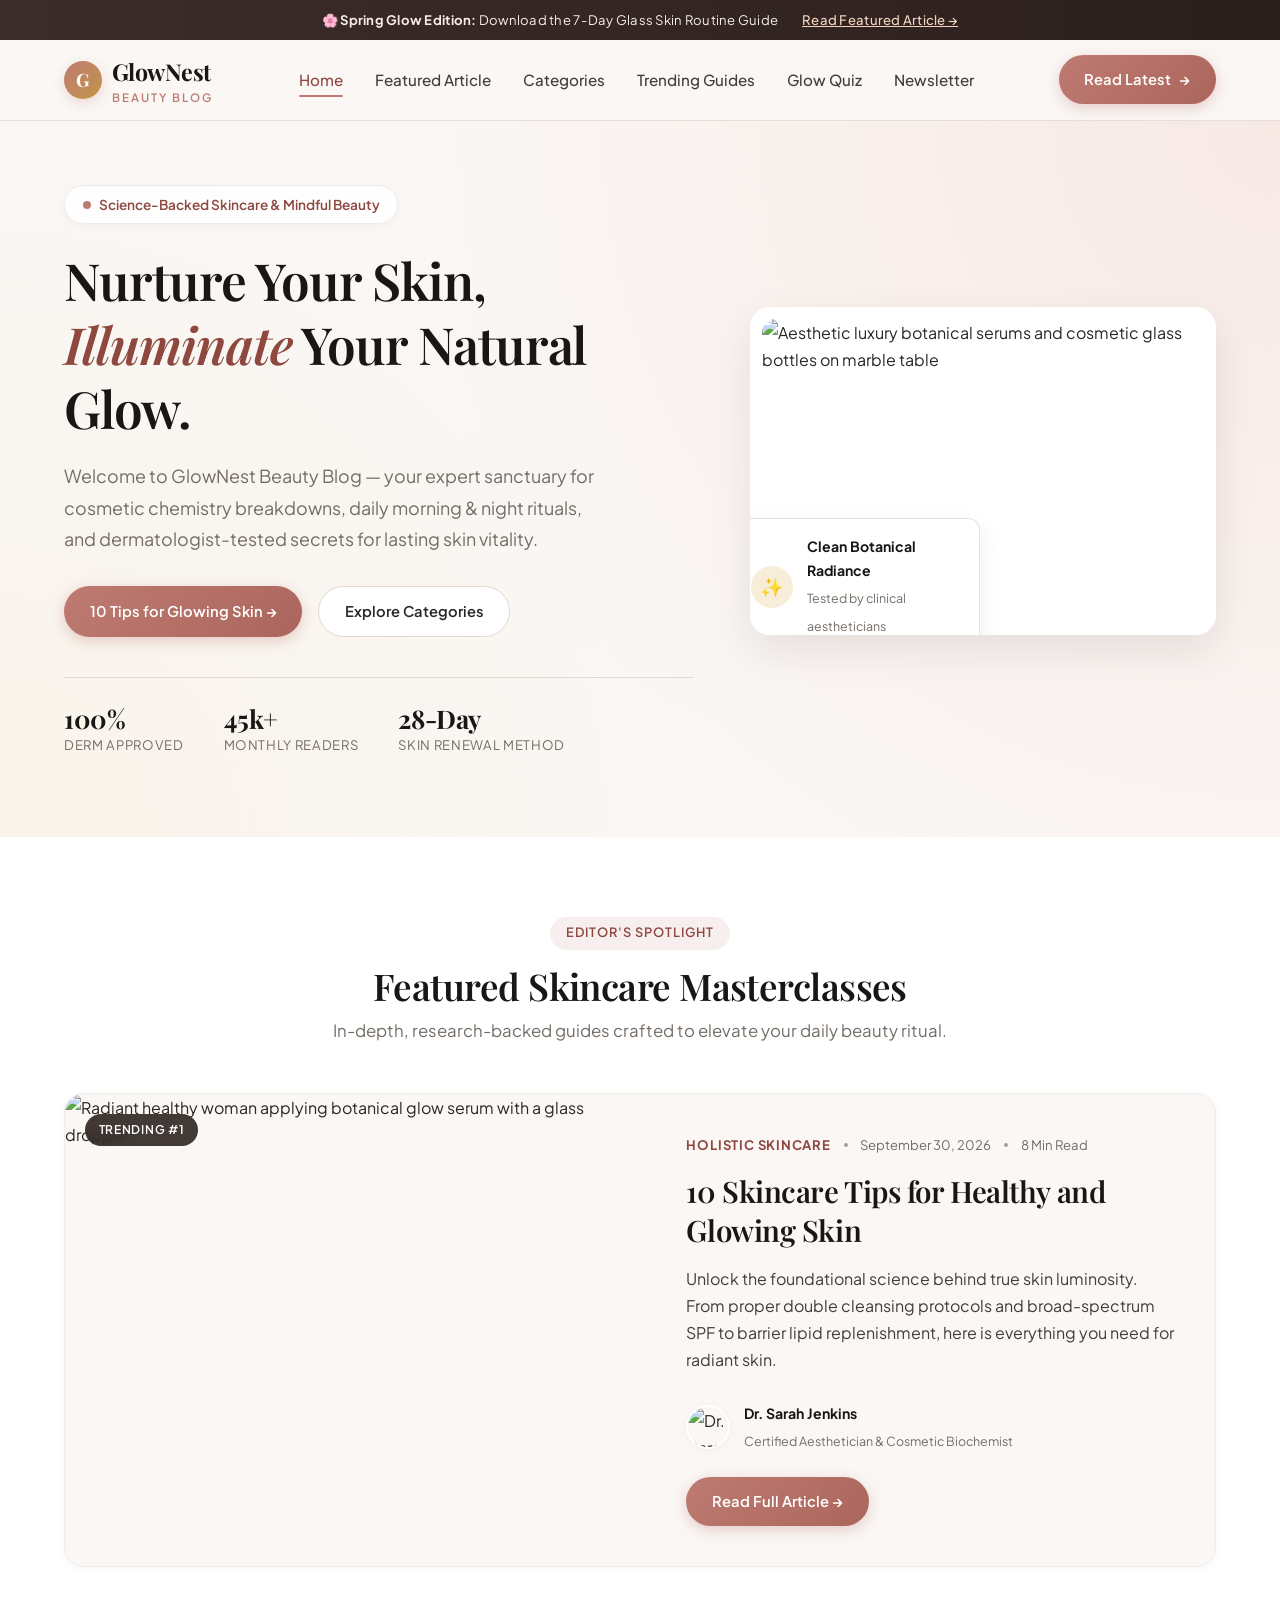
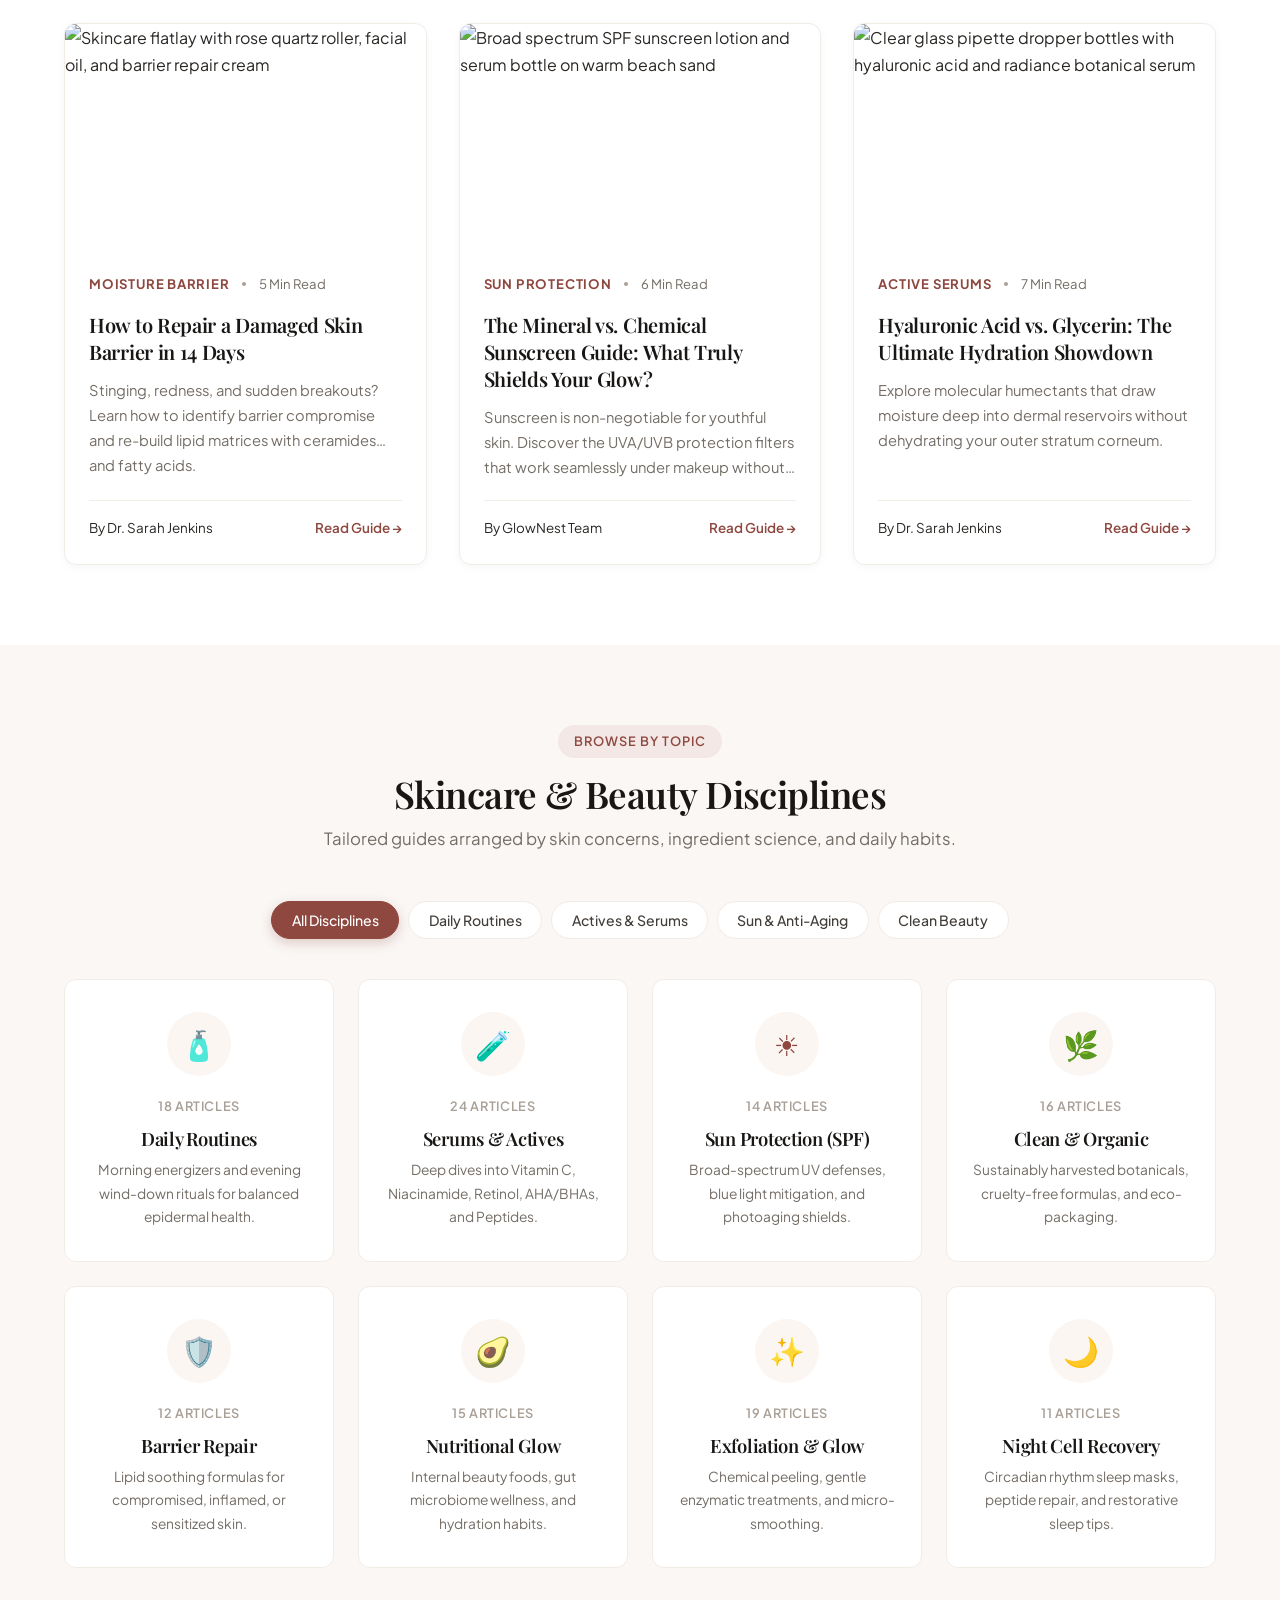
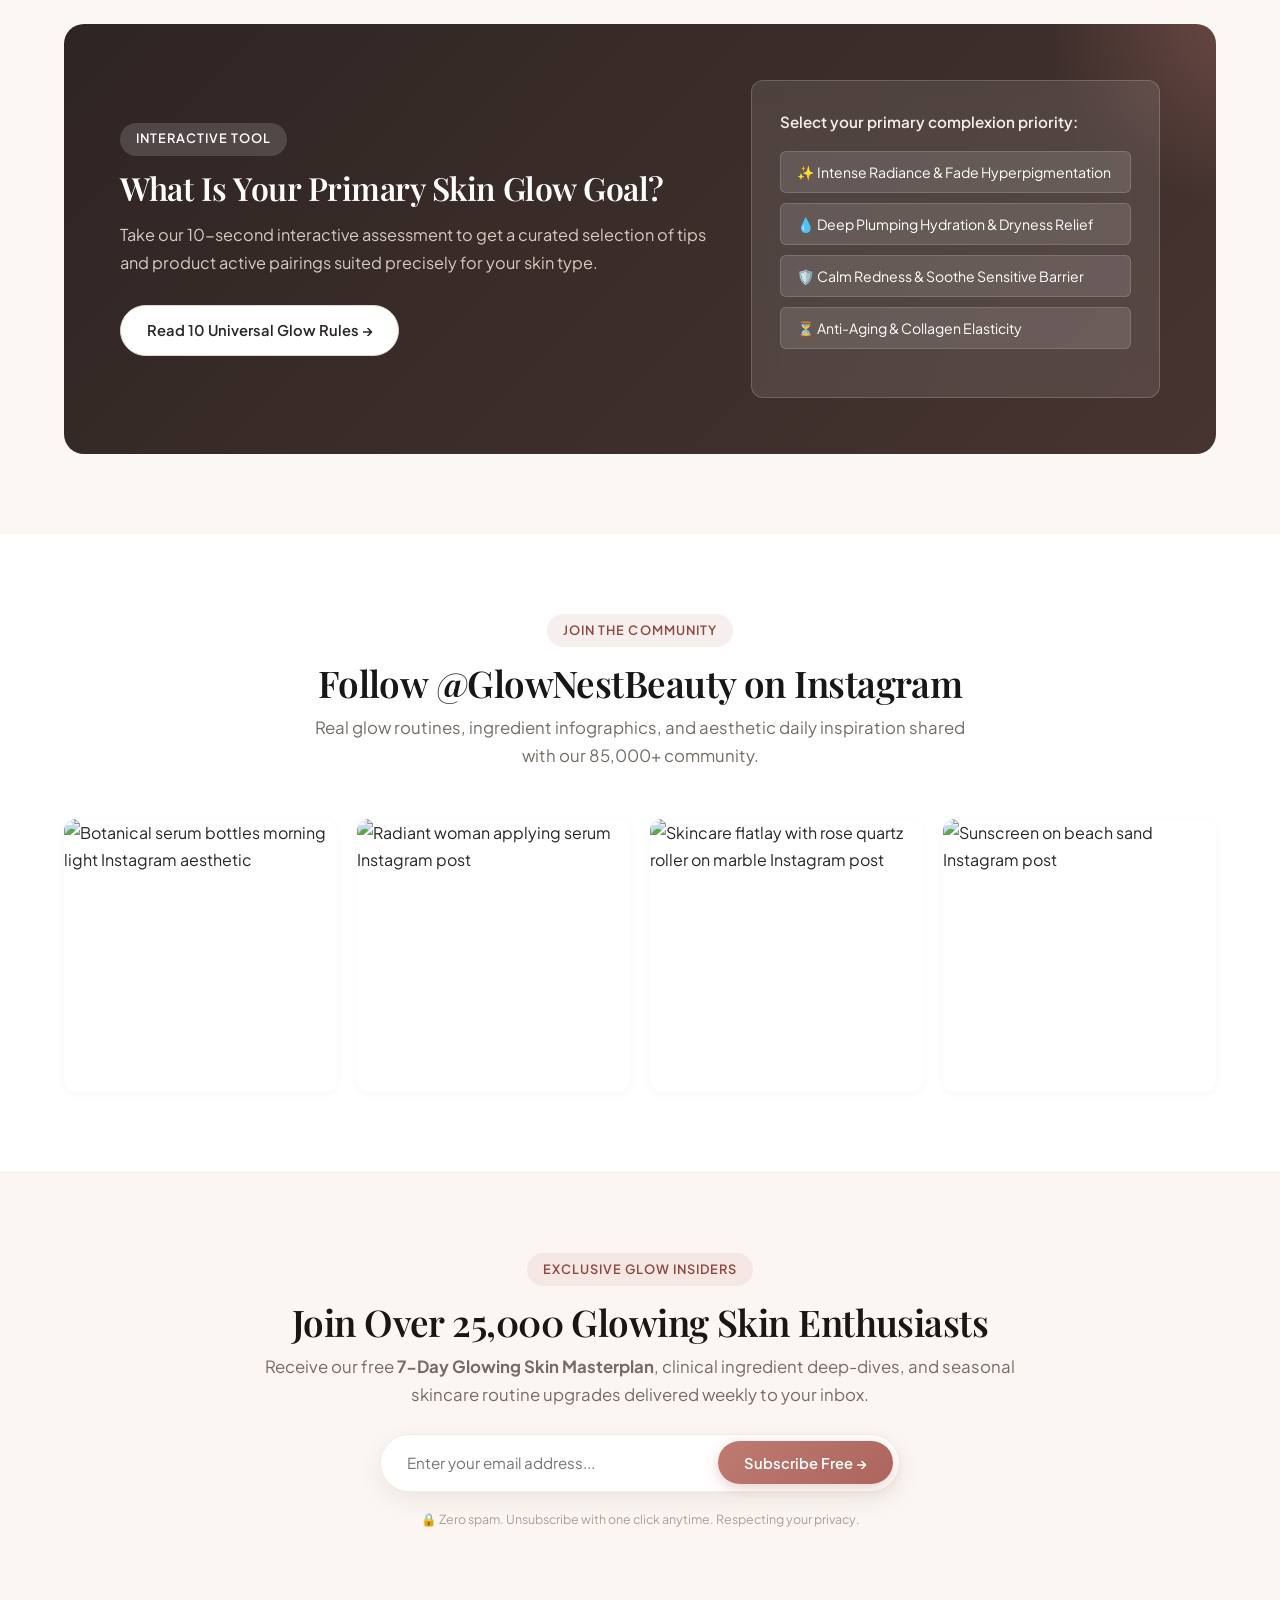
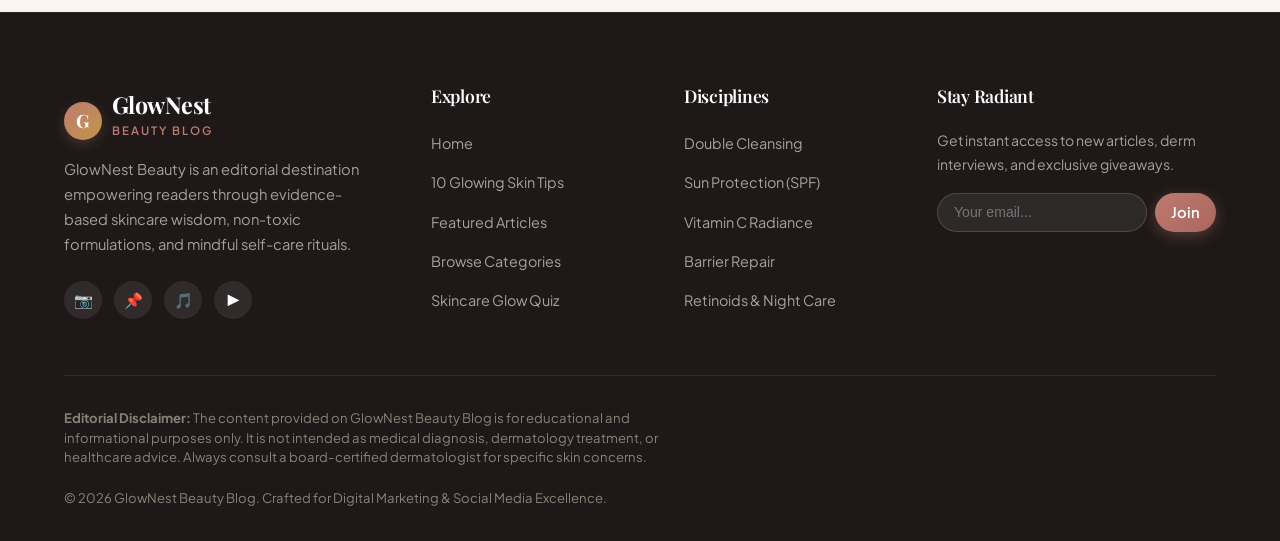
==== index.html @ bd198b8a "Add files via upload" ====
<!DOCTYPE html>
<html lang="en">
<head>
  <meta charset="UTF-8">
  <meta name="viewport" content="width=device-width, initial-scale=1.0">
  
  <!-- SEO Meta Tags -->
  <title>GlowNest Beauty Blog | Skincare Routines, Glowing Skin Tips &amp; Clean Beauty</title>
  <meta name="description" content="Discover science-backed skincare routines, dermatologist-approved glowing skin tips, and clean beauty secrets at GlowNest Beauty Blog. Achieve radiant, healthy skin naturally.">
  <meta name="keywords" content="skincare tips, glowing skin, beauty blog, skincare routine, clean beauty, dermatologist advice, healthy skin, anti-aging, hydration">
  <meta name="author" content="GlowNest Beauty Editorial Team">
  <meta name="robots" content="index, follow">
  
  <!-- Open Graph / Facebook / LinkedIn -->
  <meta property="og:type" content="website">
  <meta property="og:url" content="https://glownestbeauty.com/">
  <meta property="og:title" content="GlowNest Beauty Blog | Science-Backed Skincare &amp; Glowing Skin">
  <meta property="og:description" content="Your daily sanctuary for luminous skincare rituals, active ingredients guides, and holistic self-care.">
  <meta property="og:image" content="assets/images/hero-banner.jpg">
  
  <!-- Twitter Card -->
  <meta name="twitter:card" content="summary_large_image">
  <meta name="twitter:title" content="GlowNest Beauty Blog | Healthy Glowing Skin Tips">
  <meta name="twitter:description" content="Expert-approved skincare secrets, barrier repair methods, and radiant skin guides.">
  <meta name="twitter:image" content="assets/images/hero-banner.jpg">

  <!-- Favicon & Stylesheet -->
  <link rel="stylesheet" href="style.css">
  
  <!-- Structured Data (JSON-LD) for Digital Marketing & Search Engines -->
  <script type="application/ld+json">
  {
    "@context": "https://schema.org",
    "@type": "Blog",
    "name": "GlowNest Beauty Blog",
    "description": "A modern skincare and beauty publication providing evidence-based routines, cosmetic chemistry insights, and holistic wellness guides.",
    "url": "https://glownestbeauty.com/",
    "publisher": {
      "@type": "Organization",
      "name": "GlowNest Beauty",
      "logo": {
        "@type": "ImageObject",
        "url": "https://glownestbeauty.com/assets/images/hero-banner.jpg"
      }
    }
  }
  </script>
</head>
<body>

  <!-- Top Announcement Bar (Social & Marketing Campaign) -->
  <div class="announcement-bar" role="region" aria-label="Announcement">
    <span>🌸 <strong>Spring Glow Edition:</strong> Download the 7-Day Glass Skin Routine Guide</span>
    <a href="blog.html" id="announcement-cta">Read Featured Article &rarr;</a>
  </div>

  <!-- Main Navigation Header -->
  <header class="site-header" id="site-header">
    <div class="container navbar">
      <!-- Brand Logo -->
      <a href="index.html" class="logo-wrapper" aria-label="GlowNest Beauty Blog Homepage">
        <div class="logo-symbol" aria-hidden="true">G</div>
        <div class="logo-text">
          GlowNest
          <span>Beauty Blog</span>
        </div>
      </a>

      <!-- Desktop Navigation Menu -->
      <nav aria-label="Primary Navigation">
        <ul class="nav-menu" id="nav-menu">
          <li><a href="index.html" class="nav-link active">Home</a></li>
          <li><a href="blog.html" class="nav-link">Featured Article</a></li>
          <li><a href="#categories" class="nav-link">Categories</a></li>
          <li><a href="#featured" class="nav-link">Trending Guides</a></li>
          <li><a href="#routine-quiz" class="nav-link">Glow Quiz</a></li>
          <li><a href="#newsletter" class="nav-link">Newsletter</a></li>
        </ul>
      </nav>

      <!-- Header CTAs & Mobile Toggle -->
      <div class="nav-actions">
        <a href="blog.html" class="btn btn-primary" id="header-read-btn">
          <span>Read Latest</span> &rarr;
        </a>
        <button class="mobile-nav-toggle" id="mobile-toggle" aria-label="Toggle navigation menu" aria-expanded="false">
          <span></span>
          <span></span>
          <span></span>
        </button>
      </div>
    </div>
  </header>

  <main>
    <!-- Hero Section -->
    <section class="hero" id="hero" aria-labelledby="hero-heading">
      <div class="container hero-grid">
        <!-- Hero Text Content -->
        <div class="hero-content">
          <div class="hero-tag">
            <span></span>
            Science-Backed Skincare &amp; Mindful Beauty
          </div>
          <h1 class="hero-title" id="hero-heading">
            Nurture Your Skin, <em>Illuminate</em> Your Natural Glow.
          </h1>
          <p class="hero-desc">
            Welcome to GlowNest Beauty Blog — your expert sanctuary for cosmetic chemistry breakdowns, daily morning &amp; night rituals, and dermatologist-tested secrets for lasting skin vitality.
          </p>
          
          <div class="hero-actions">
            <a href="blog.html" class="btn btn-primary" id="hero-main-cta">
              10 Tips for Glowing Skin &rarr;
            </a>
            <a href="#categories" class="btn btn-secondary" id="hero-explore-cta">
              Explore Categories
            </a>
          </div>

          <!-- Proof / Authority Statistics -->
          <div class="hero-stats">
            <div class="stat-item">
              <h4>100%</h4>
              <p>Derm Approved</p>
            </div>
            <div class="stat-item">
              <h4>45k+</h4>
              <p>Monthly Readers</p>
            </div>
            <div class="stat-item">
              <h4>28-Day</h4>
              <p>Skin Renewal Method</p>
            </div>
          </div>
        </div>

        <!-- Hero Visual Display -->
        <div class="hero-visual">
          <div class="hero-img-card">
            <img src="assets/images/hero-banner.jpg" 
                 alt="Aesthetic luxury botanical serums and cosmetic glass bottles on marble table" 
                 width="640" 
                 height="440" 
                 loading="eager">
            
            <!-- Floating Feature Badge -->
            <div class="hero-badge-float">
              <div class="hero-badge-icon" aria-hidden="true">✨</div>
              <div class="hero-badge-text">
                <strong>Clean Botanical Radiance</strong>
                <span>Tested by clinical aestheticians</span>
              </div>
            </div>
          </div>
        </div>
      </div>
    </section>

    <!-- Featured Blog Section -->
    <section class="featured-section section-spacing" id="featured" aria-labelledby="featured-heading">
      <div class="container">
        <header class="section-header">
          <span class="section-badge">Editor's Spotlight</span>
          <h2 id="featured-heading">Featured Skincare Masterclasses</h2>
          <p class="section-subtitle">In-depth, research-backed guides crafted to elevate your daily beauty ritual.</p>
        </header>

        <!-- Main Featured Article Card (Requested Main Article) -->
        <article class="featured-main-card" id="main-featured-post">
          <div class="featured-main-img">
            <img src="assets/images/glowing-skin-article.jpg" 
                 alt="Radiant healthy woman applying botanical glow serum with a glass dropper" 
                 loading="lazy">
            <span class="featured-badge-pill">Trending #1</span>
          </div>
          <div class="featured-main-body">
            <div class="card-meta">
              <span class="card-category">Holistic Skincare</span>
              <span class="card-meta-dot" aria-hidden="true"></span>
              <time datetime="2026-09-30">September 30, 2026</time>
              <span class="card-meta-dot" aria-hidden="true"></span>
              <span>8 Min Read</span>
            </div>
            
            <h3 class="featured-main-title">
              <a href="blog.html">10 Skincare Tips for Healthy and Glowing Skin</a>
            </h3>
            
            <p class="featured-main-excerpt">
              Unlock the foundational science behind true skin luminosity. From proper double cleansing protocols and broad-spectrum SPF to barrier lipid replenishment, here is everything you need for radiant skin.
            </p>

            <div class="author-chip">
              <img src="assets/images/author-portrait.jpg" 
                   alt="Dr. Sarah Jenkins - Certified Aesthetician" 
                   width="44" 
                   height="44">
              <div class="author-chip-info">
                <strong>Dr. Sarah Jenkins</strong>
                <span>Certified Aesthetician &amp; Cosmetic Biochemist</span>
              </div>
            </div>

            <div>
              <a href="blog.html" class="btn btn-primary" id="read-main-article-btn">
                Read Full Article &rarr;
              </a>
            </div>
          </div>
        </article>

        <!-- Secondary Articles Grid -->
        <div class="articles-grid">
          <!-- Article Card 1 -->
          <article class="article-card" data-category="barrier">
            <div class="card-img-wrapper">
              <img src="assets/images/skincare-flatlay.jpg" 
                   alt="Skincare flatlay with rose quartz roller, facial oil, and barrier repair cream" 
                   loading="lazy">
            </div>
            <div class="card-content">
              <div class="card-meta">
                <span class="card-category">Moisture Barrier</span>
                <span class="card-meta-dot" aria-hidden="true"></span>
                <span>5 Min Read</span>
              </div>
              <h4 class="card-title">
                <a href="blog.html#tip-6">How to Repair a Damaged Skin Barrier in 14 Days</a>
              </h4>
              <p class="card-excerpt">
                Stinging, redness, and sudden breakouts? Learn how to identify barrier compromise and re-build lipid matrices with ceramides and fatty acids.
              </p>
              <div class="card-footer">
                <span class="author-name">By Dr. Sarah Jenkins</span>
                <a href="blog.html#tip-6" class="read-more-link">Read Guide &rarr;</a>
              </div>
            </div>
          </article>

          <!-- Article Card 2 -->
          <article class="article-card" data-category="sun">
            <div class="card-img-wrapper">
              <img src="assets/images/spf-protection.jpg" 
                   alt="Broad spectrum SPF sunscreen lotion and serum bottle on warm beach sand" 
                   loading="lazy">
            </div>
            <div class="card-content">
              <div class="card-meta">
                <span class="card-category">Sun Protection</span>
                <span class="card-meta-dot" aria-hidden="true"></span>
                <span>6 Min Read</span>
              </div>
              <h4 class="card-title">
                <a href="blog.html#tip-2">The Mineral vs. Chemical Sunscreen Guide: What Truly Shields Your Glow?</a>
              </h4>
              <p class="card-excerpt">
                Sunscreen is non-negotiable for youthful skin. Discover the UVA/UVB protection filters that work seamlessly under makeup without white cast.
              </p>
              <div class="card-footer">
                <span class="author-name">By GlowNest Team</span>
                <a href="blog.html#tip-2" class="read-more-link">Read Guide &rarr;</a>
              </div>
            </div>
          </article>

          <!-- Article Card 3 -->
          <article class="article-card" data-category="serums">
            <div class="card-img-wrapper">
              <img src="assets/images/clean-serums.jpg" 
                   alt="Clear glass pipette dropper bottles with hyaluronic acid and radiance botanical serum" 
                   loading="lazy">
            </div>
            <div class="card-content">
              <div class="card-meta">
                <span class="card-category">Active Serums</span>
                <span class="card-meta-dot" aria-hidden="true"></span>
                <span>7 Min Read</span>
              </div>
              <h4 class="card-title">
                <a href="blog.html#tip-3">Hyaluronic Acid vs. Glycerin: The Ultimate Hydration Showdown</a>
              </h4>
              <p class="card-excerpt">
                Explore molecular humectants that draw moisture deep into dermal reservoirs without dehydrating your outer stratum corneum.
              </p>
              <div class="card-footer">
                <span class="author-name">By Dr. Sarah Jenkins</span>
                <a href="blog.html#tip-3" class="read-more-link">Read Guide &rarr;</a>
              </div>
            </div>
          </article>
        </div>
      </div>
    </section>

    <!-- Skincare and Beauty Categories Section -->
    <section class="categories-section section-spacing" id="categories" aria-labelledby="categories-heading">
      <div class="container">
        <header class="section-header">
          <span class="section-badge">Browse By Topic</span>
          <h2 id="categories-heading">Skincare &amp; Beauty Disciplines</h2>
          <p class="section-subtitle">Tailored guides arranged by skin concerns, ingredient science, and daily habits.</p>
        </header>

        <!-- Category Filter Buttons for Interactive Exploration -->
        <nav class="category-filter-nav" aria-label="Category Filter">
          <button class="filter-btn active" data-filter="all">All Disciplines</button>
          <button class="filter-btn" data-filter="routines">Daily Routines</button>
          <button class="filter-btn" data-filter="actives">Actives &amp; Serums</button>
          <button class="filter-btn" data-filter="sun">Sun &amp; Anti-Aging</button>
          <button class="filter-btn" data-filter="clean">Clean Beauty</button>
        </nav>

        <!-- Categories Grid -->
        <div class="categories-grid" id="categories-grid">
          <!-- Category 1 -->
          <div class="category-card" data-cat-type="routines">
            <div class="category-icon-box" aria-hidden="true">🧴</div>
            <span class="category-count">18 Articles</span>
            <h3 class="category-name">Daily Routines</h3>
            <p class="category-desc">Morning energizers and evening wind-down rituals for balanced epidermal health.</p>
          </div>

          <!-- Category 2 -->
          <div class="category-card" data-cat-type="actives">
            <div class="category-icon-box" aria-hidden="true">🧪</div>
            <span class="category-count">24 Articles</span>
            <h3 class="category-name">Serums &amp; Actives</h3>
            <p class="category-desc">Deep dives into Vitamin C, Niacinamide, Retinol, AHA/BHAs, and Peptides.</p>
          </div>

          <!-- Category 3 -->
          <div class="category-card" data-cat-type="sun">
            <div class="category-icon-box" aria-hidden="true">☀️</div>
            <span class="category-count">14 Articles</span>
            <h3 class="category-name">Sun Protection (SPF)</h3>
            <p class="category-desc">Broad-spectrum UV defenses, blue light mitigation, and photoaging shields.</p>
          </div>

          <!-- Category 4 -->
          <div class="category-card" data-cat-type="clean">
            <div class="category-icon-box" aria-hidden="true">🌿</div>
            <span class="category-count">16 Articles</span>
            <h3 class="category-name">Clean &amp; Organic</h3>
            <p class="category-desc">Sustainably harvested botanicals, cruelty-free formulas, and eco-packaging.</p>
          </div>

          <!-- Category 5 -->
          <div class="category-card" data-cat-type="routines">
            <div class="category-icon-box" aria-hidden="true">🛡️</div>
            <span class="category-count">12 Articles</span>
            <h3 class="category-name">Barrier Repair</h3>
            <p class="category-desc">Lipid soothing formulas for compromised, inflamed, or sensitized skin.</p>
          </div>

          <!-- Category 6 -->
          <div class="category-card" data-cat-type="clean">
            <div class="category-icon-box" aria-hidden="true">🥑</div>
            <span class="category-count">15 Articles</span>
            <h3 class="category-name">Nutritional Glow</h3>
            <p class="category-desc">Internal beauty foods, gut microbiome wellness, and hydration habits.</p>
          </div>

          <!-- Category 7 -->
          <div class="category-card" data-cat-type="actives">
            <div class="category-icon-box" aria-hidden="true">✨</div>
            <span class="category-count">19 Articles</span>
            <h3 class="category-name">Exfoliation &amp; Glow</h3>
            <p class="category-desc">Chemical peeling, gentle enzymatic treatments, and micro-smoothing.</p>
          </div>

          <!-- Category 8 -->
          <div class="category-card" data-cat-type="routines">
            <div class="category-icon-box" aria-hidden="true">🌙</div>
            <span class="category-count">11 Articles</span>
            <h3 class="category-name">Night Cell Recovery</h3>
            <p class="category-desc">Circadian rhythm sleep masks, peptide repair, and restorative sleep tips.</p>
          </div>
        </div>

        <!-- Interactive Skincare Quiz Banner (Digital Marketing Lead Engagement) -->
        <div class="quiz-banner" id="routine-quiz">
          <div class="quiz-content">
            <span class="section-badge" style="background: rgba(255,255,255,0.15); color: #fff;">Interactive Tool</span>
            <h3>What Is Your Primary Skin Glow Goal?</h3>
            <p>
              Take our 10-second interactive assessment to get a curated selection of tips and product active pairings suited precisely for your skin type.
            </p>
            <a href="blog.html" class="btn btn-secondary">
              Read 10 Universal Glow Rules &rarr;
            </a>
          </div>

          <div class="quiz-interactive-box" id="quiz-box">
            <div class="quiz-step-title" id="quiz-question">Select your primary complexion priority:</div>
            <div class="quiz-options" id="quiz-options-group">
              <button class="quiz-opt-btn" data-goal="glow">✨ Intense Radiance &amp; Fade Hyperpigmentation</button>
              <button class="quiz-opt-btn" data-goal="hydration">💧 Deep Plumping Hydration &amp; Dryness Relief</button>
              <button class="quiz-opt-btn" data-goal="barrier">🛡️ Calm Redness &amp; Soothe Sensitive Barrier</button>
              <button class="quiz-opt-btn" data-goal="aging">⏳ Anti-Aging &amp; Collagen Elasticity</button>
            </div>
            <div class="quiz-result-box" id="quiz-result">
              <!-- Dynamically populated via script.js -->
            </div>
          </div>
        </div>
      </div>
    </section>

    <!-- Social Media Marketing Showcase (Digital Marketing Assignment Element) -->
    <section class="social-showcase section-spacing" id="social-community" aria-labelledby="social-heading">
      <div class="container">
        <header class="section-header">
          <span class="section-badge">Join The Community</span>
          <h2 id="social-heading">Follow @GlowNestBeauty on Instagram</h2>
          <p class="section-subtitle">Real glow routines, ingredient infographics, and aesthetic daily inspiration shared with our 85,000+ community.</p>
        </header>

        <div class="instagram-grid">
          <!-- Feed Item 1 -->
          <a href="https://instagram.com" target="_blank" rel="noopener noreferrer" class="insta-item" aria-label="View Instagram post on morning routine flatlay">
            <img src="assets/images/hero-banner.jpg" alt="Botanical serum bottles morning light Instagram aesthetic" loading="lazy">
            <div class="insta-overlay">
              <span class="insta-handle">@glownestbeauty</span>
              <p>Morning ritual essentials for luminous skin 🌸</p>
              <span class="insta-likes">❤️ 2,410 likes</span>
            </div>
          </a>

          <!-- Feed Item 2 -->
          <a href="https://instagram.com" target="_blank" rel="noopener noreferrer" class="insta-item" aria-label="View Instagram post on glowing skin results">
            <img src="assets/images/glowing-skin-article.jpg" alt="Radiant woman applying serum Instagram post" loading="lazy">
            <div class="insta-overlay">
              <span class="insta-handle">@glownestbeauty</span>
              <p>The 28-day turnover consistency check ✨</p>
              <span class="insta-likes">❤️ 4,180 likes</span>
            </div>
          </a>

          <!-- Feed Item 3 -->
          <a href="https://instagram.com" target="_blank" rel="noopener noreferrer" class="insta-item" aria-label="View Instagram post on jade roller and oils">
            <img src="assets/images/skincare-flatlay.jpg" alt="Skincare flatlay with rose quartz roller on marble Instagram post" loading="lazy">
            <div class="insta-overlay">
              <span class="insta-handle">@glownestbeauty</span>
              <p>Facial lymphatic drainage tips that work 🌿</p>
              <span class="insta-likes">❤️ 1,920 likes</span>
            </div>
          </a>

          <!-- Feed Item 4 -->
          <a href="https://instagram.com" target="_blank" rel="noopener noreferrer" class="insta-item" aria-label="View Instagram post on SPF protection">
            <img src="assets/images/spf-protection.jpg" alt="Sunscreen on beach sand Instagram post" loading="lazy">
            <div class="insta-overlay">
              <span class="insta-handle">@glownestbeauty</span>
              <p>Rain or shine, SPF 50 is our Holy Grail ☀️</p>
              <span class="insta-likes">❤️ 3,340 likes</span>
            </div>
          </a>
        </div>
      </div>
    </section>

    <!-- High-Converting Newsletter Capture Section -->
    <section class="newsletter-section section-spacing" id="newsletter" aria-labelledby="newsletter-heading">
      <div class="container">
        <div class="newsletter-card">
          <span class="section-badge">Exclusive Glow Insiders</span>
          <h2 id="newsletter-heading">Join Over 25,000 Glowing Skin Enthusiasts</h2>
          <p class="section-subtitle">
            Receive our free <strong>7-Day Glowing Skin Masterplan</strong>, clinical ingredient deep-dives, and seasonal skincare routine upgrades delivered weekly to your inbox.
          </p>

          <form class="newsletter-form" id="homepage-newsletter-form">
            <input type="email" 
                   class="newsletter-input" 
                   placeholder="Enter your email address..." 
                   required 
                   aria-label="Your email address" 
                   id="newsletter-email">
            <button type="submit" class="btn btn-primary" id="newsletter-submit-btn">
              Subscribe Free &rarr;
            </button>
          </form>
          <span class="newsletter-privacy">🔒 Zero spam. Unsubscribe with one click anytime. Respecting your privacy.</span>
        </div>
      </div>
    </section>
  </main>

  <!-- Global Footer -->
  <footer class="site-footer">
    <div class="container">
      <div class="footer-grid">
        <!-- Brand Summary -->
        <div class="footer-brand">
          <div class="logo-wrapper">
            <div class="logo-symbol" aria-hidden="true">G</div>
            <div class="logo-text">
              GlowNest
              <span>Beauty Blog</span>
            </div>
          </div>
          <p>
            GlowNest Beauty is an editorial destination empowering readers through evidence-based skincare wisdom, non-toxic formulations, and mindful self-care rituals.
          </p>
          <div class="social-links" aria-label="Social media channels">
            <a href="https://instagram.com" class="social-link" aria-label="Instagram" target="_blank" rel="noopener noreferrer">📷</a>
            <a href="https://pinterest.com" class="social-link" aria-label="Pinterest" target="_blank" rel="noopener noreferrer">📌</a>
            <a href="https://tiktok.com" class="social-link" aria-label="TikTok" target="_blank" rel="noopener noreferrer">🎵</a>
            <a href="https://youtube.com" class="social-link" aria-label="YouTube" target="_blank" rel="noopener noreferrer">▶️</a>
          </div>
        </div>

        <!-- Quick Links -->
        <div class="footer-col">
          <h4>Explore</h4>
          <ul>
            <li><a href="index.html">Home</a></li>
            <li><a href="blog.html">10 Glowing Skin Tips</a></li>
            <li><a href="#featured">Featured Articles</a></li>
            <li><a href="#categories">Browse Categories</a></li>
            <li><a href="#routine-quiz">Skincare Glow Quiz</a></li>
          </ul>
        </div>

        <!-- Categories -->
        <div class="footer-col">
          <h4>Disciplines</h4>
          <ul>
            <li><a href="blog.html#tip-1">Double Cleansing</a></li>
            <li><a href="blog.html#tip-2">Sun Protection (SPF)</a></li>
            <li><a href="blog.html#tip-4">Vitamin C Radiance</a></li>
            <li><a href="blog.html#tip-6">Barrier Repair</a></li>
            <li><a href="blog.html#tip-7">Retinoids &amp; Night Care</a></li>
          </ul>
        </div>

        <!-- Newsletter Mini-Widget in Footer -->
        <div class="footer-col footer-newsletter">
          <h4>Stay Radiant</h4>
          <p>Get instant access to new articles, derm interviews, and exclusive giveaways.</p>
          <form class="footer-newsletter-form" id="footer-newsletter-form">
            <input type="email" class="footer-input" placeholder="Your email..." required aria-label="Footer email input" id="footer-email">
            <button type="submit" class="btn btn-primary" style="padding: 0.65rem 1rem;">Join</button>
          </form>
        </div>
      </div>

      <!-- Footer Bottom -->
      <div class="footer-bottom">
        <div class="footer-disclaimer">
          <strong>Editorial Disclaimer:</strong> The content provided on GlowNest Beauty Blog is for educational and informational purposes only. It is not intended as medical diagnosis, dermatology treatment, or healthcare advice. Always consult a board-certified dermatologist for specific skin concerns.
        </div>
        <div>
          &copy; 2026 GlowNest Beauty Blog. Crafted for Digital Marketing &amp; Social Media Excellence.
        </div>
      </div>
    </div>
  </footer>

  <!-- Toast Notification Box -->
  <div class="toast-msg" id="toast" role="status" aria-live="polite">
    <span id="toast-icon">✨</span>
    <span id="toast-text">Notification message</span>
  </div>

  <!-- Back to Top Button -->
  <button class="back-to-top" id="back-to-top" aria-label="Scroll back to top">
    &uarr;
  </button>

  <!-- JavaScript Logic -->
  <script src="script.js"></script>
</body>
</html>
---- style.css ----
/* ==========================================================================
   GLOWNEST BEAUTY BLOG - DESIGN SYSTEM & STYLESHEET
   Aesthetics: Luxury Editorial Skincare & Beauty
   Typography: Playfair Display (Serif) + Plus Jakarta Sans (Sans-serif)
   ========================================================================== */

@import url('https://fonts.googleapis.com/css2?family=Playfair+Display:ital,wght@0,400;0,500;0,600;0,700;1,400;1,600&family=Plus+Jakarta+Sans:wght@300;400;500;600;700&display=swap');

:root {
  /* Color Palette */
  --primary-rose: #be7b72;
  --primary-rose-light: #e8c4be;
  --primary-rose-dark: #8e4840;
  --primary-blush: #fcf6f3;
  --primary-cream: #faf7f2;
  
  --accent-gold: #c29547;
  --accent-gold-light: #f7edd9;
  --accent-sage: #8da399;
  --accent-sage-light: #eef3f0;
  
  --neutral-100: #ffffff;
  --neutral-200: #faf7f5;
  --neutral-300: #f2ece7;
  --neutral-400: #e2d9d2;
  --neutral-500: #a89f97;
  --neutral-600: #746d66;
  --neutral-700: #423d38;
  --neutral-800: #292623;
  --neutral-900: #191715;

  /* Typography */
  --font-serif: 'Playfair Display', Georgia, serif;
  --font-sans: 'Plus Jakarta Sans', system-ui, -apple-system, sans-serif;

  /* Spacing */
  --space-xs: 0.25rem;
  --space-sm: 0.5rem;
  --space-md: 1rem;
  --space-lg: 1.5rem;
  --space-xl: 2rem;
  --space-2xl: 3rem;
  --space-3xl: 5rem;
  --container-max: 1240px;
  --container-reading: 820px;

  /* Elevation & Shadows */
  --shadow-sm: 0 2px 8px rgba(35, 25, 20, 0.04);
  --shadow-md: 0 8px 24px rgba(35, 25, 20, 0.07);
  --shadow-lg: 0 16px 40px rgba(35, 25, 20, 0.09);
  --shadow-hover: 0 20px 48px rgba(190, 123, 114, 0.15);

  /* Radius */
  --radius-sm: 6px;
  --radius-md: 12px;
  --radius-lg: 20px;
  --radius-pill: 9999px;

  /* Transitions */
  --transition-fast: 0.2s cubic-bezier(0.4, 0, 0.2, 1);
  --transition-smooth: 0.35s cubic-bezier(0.2, 0.8, 0.2, 1);
}

/* ==========================================================================
   RESET & BASE STYLES
   ========================================================================== */
*, *::before, *::after {
  box-sizing: border-box;
  margin: 0;
  padding: 0;
}

html {
  font-size: 16px;
  scroll-behavior: smooth;
  scroll-padding-top: 90px;
}

body {
  font-family: var(--font-sans);
  color: var(--neutral-800);
  background-color: var(--neutral-200);
  line-height: 1.7;
  overflow-x: hidden;
  -webkit-font-smoothing: antialiased;
  -moz-osx-font-smoothing: grayscale;
}

img {
  max-width: 100%;
  height: auto;
  display: block;
  object-fit: cover;
}

a {
  color: inherit;
  text-decoration: none;
  transition: var(--transition-fast);
}

button {
  font-family: inherit;
  cursor: pointer;
  border: none;
  background: none;
}

ul, ol {
  list-style: none;
}

/* ==========================================================================
   TYPOGRAPHY
   ========================================================================== */
h1, h2, h3, h4, h5, h6 {
  font-family: var(--font-serif);
  color: var(--neutral-900);
  font-weight: 600;
  line-height: 1.25;
  letter-spacing: -0.015em;
}

h1 {
  font-size: clamp(2.2rem, 4vw, 3.4rem);
}

h2 {
  font-size: clamp(1.75rem, 3vw, 2.3rem);
}

h3 {
  font-size: clamp(1.3rem, 2.2vw, 1.65rem);
}

p {
  margin-bottom: 1.2rem;
  color: var(--neutral-700);
  font-weight: 400;
}

/* ==========================================================================
   LAYOUT UTILITIES
   ========================================================================== */
.container {
  width: 90%;
  max-width: var(--container-max);
  margin: 0 auto;
}

.reading-container {
  width: 90%;
  max-width: var(--container-reading);
  margin: 0 auto;
}

.section-spacing {
  padding: var(--space-3xl) 0;
}

.section-header {
  text-align: center;
  max-width: 680px;
  margin: 0 auto var(--space-2xl);
}

.section-badge {
  display: inline-flex;
  align-items: center;
  gap: 0.4rem;
  padding: 0.35rem 1rem;
  background: rgba(190, 123, 114, 0.12);
  color: var(--primary-rose-dark);
  font-size: 0.8rem;
  font-weight: 600;
  text-transform: uppercase;
  letter-spacing: 0.08em;
  border-radius: var(--radius-pill);
  margin-bottom: 0.8rem;
}

.section-subtitle {
  font-size: 1.05rem;
  color: var(--neutral-600);
  margin-top: 0.5rem;
}

/* ==========================================================================
   ANNOUNCEMENT TOP BAR
   ========================================================================== */
.announcement-bar {
  background: linear-gradient(90deg, #3d2c29, #2b1f1d);
  color: #f7ece8;
  font-size: 0.82rem;
  padding: 0.55rem 1rem;
  text-align: center;
  display: flex;
  justify-content: center;
  align-items: center;
  gap: 1.5rem;
  letter-spacing: 0.02em;
}

.announcement-bar a {
  color: #f5d4be;
  text-decoration: underline;
  font-weight: 500;
}

.announcement-bar a:hover {
  color: #ffffff;
}

/* ==========================================================================
   NAVIGATION BAR
   ========================================================================== */
.site-header {
  position: sticky;
  top: 0;
  z-index: 1000;
  background: rgba(250, 247, 245, 0.94);
  backdrop-filter: blur(14px);
  -webkit-backdrop-filter: blur(14px);
  border-bottom: 1px solid rgba(226, 217, 210, 0.8);
  transition: all var(--transition-smooth);
}

.site-header.scrolled {
  box-shadow: 0 8px 24px rgba(35, 25, 20, 0.06);
}

.navbar {
  display: flex;
  justify-content: space-between;
  align-items: center;
  height: 80px;
}

.logo-wrapper {
  display: flex;
  align-items: center;
  gap: 0.6rem;
}

.logo-symbol {
  width: 38px;
  height: 38px;
  background: linear-gradient(135deg, var(--primary-rose), var(--accent-gold));
  border-radius: 50%;
  display: flex;
  align-items: center;
  justify-content: center;
  color: #fff;
  font-size: 1.15rem;
  font-family: var(--font-serif);
  font-weight: 700;
  box-shadow: 0 4px 12px rgba(190, 123, 114, 0.25);
}

.logo-text {
  font-family: var(--font-serif);
  font-size: 1.45rem;
  font-weight: 700;
  letter-spacing: -0.02em;
  color: var(--neutral-900);
}

.logo-text span {
  font-family: var(--font-sans);
  font-size: 0.72rem;
  display: block;
  text-transform: uppercase;
  letter-spacing: 0.18em;
  color: var(--primary-rose);
  font-weight: 600;
  margin-top: -3px;
}

.nav-menu {
  display: flex;
  align-items: center;
  gap: 2rem;
}

.nav-link {
  font-size: 0.95rem;
  font-weight: 500;
  color: var(--neutral-700);
  position: relative;
  padding: 0.5rem 0;
}

.nav-link::after {
  content: '';
  position: absolute;
  bottom: 0;
  left: 0;
  width: 0%;
  height: 2px;
  background: var(--primary-rose);
  transition: width var(--transition-fast);
  border-radius: 2px;
}

.nav-link:hover, .nav-link.active {
  color: var(--primary-rose-dark);
}

.nav-link:hover::after, .nav-link.active::after {
  width: 100%;
}

.nav-actions {
  display: flex;
  align-items: center;
  gap: 1rem;
}

.btn {
  display: inline-flex;
  align-items: center;
  justify-content: center;
  gap: 0.5rem;
  padding: 0.75rem 1.6rem;
  font-size: 0.92rem;
  font-weight: 600;
  border-radius: var(--radius-pill);
  transition: var(--transition-smooth);
  white-space: nowrap;
}

.btn-primary {
  background: linear-gradient(135deg, var(--primary-rose), #ab655c);
  color: #ffffff;
  box-shadow: 0 4px 14px rgba(190, 123, 114, 0.35);
}

.btn-primary:hover {
  background: linear-gradient(135deg, #ab655c, var(--primary-rose-dark));
  box-shadow: 0 6px 20px rgba(190, 123, 114, 0.45);
  transform: translateY(-2px);
  color: #fff;
}

.btn-secondary {
  background: #ffffff;
  color: var(--neutral-800);
  border: 1px solid var(--neutral-400);
}

.btn-secondary:hover {
  background: var(--neutral-200);
  border-color: var(--neutral-500);
  transform: translateY(-2px);
}

.btn-outline {
  border: 1.5px solid var(--primary-rose);
  color: var(--primary-rose-dark);
}

.btn-outline:hover {
  background: var(--primary-rose);
  color: #ffffff;
}

/* Mobile Nav Toggle */
.mobile-nav-toggle {
  display: none;
  flex-direction: column;
  justify-content: space-around;
  width: 32px;
  height: 24px;
  cursor: pointer;
  z-index: 1010;
  border: none;
  background: transparent;
}

.mobile-nav-toggle span {
  width: 100%;
  height: 2.5px;
  background-color: var(--neutral-900);
  border-radius: 2px;
  transition: all var(--transition-fast);
}

.mobile-nav-toggle.active span:nth-child(1) {
  transform: translateY(8px) rotate(45deg);
}

.mobile-nav-toggle.active span:nth-child(2) {
  opacity: 0;
}

.mobile-nav-toggle.active span:nth-child(3) {
  transform: translateY(-8px) rotate(-45deg);
}

/* ==========================================================================
   HERO SECTION (HOMEPAGE)
   ========================================================================== */
.hero {
  position: relative;
  padding: 4rem 0 5rem;
  background: radial-gradient(circle at top right, rgba(245, 219, 212, 0.5), transparent 60%),
              radial-gradient(circle at bottom left, rgba(247, 237, 217, 0.4), transparent 50%),
              var(--neutral-200);
  overflow: hidden;
}

.hero-grid {
  display: grid;
  grid-template-columns: 1.15fr 0.85fr;
  align-items: center;
  gap: 3.5rem;
}

.hero-content {
  position: relative;
  z-index: 2;
}

.hero-tag {
  display: inline-flex;
  align-items: center;
  gap: 0.5rem;
  padding: 0.45rem 1.1rem;
  background: rgba(255, 255, 255, 0.9);
  border: 1px solid var(--neutral-300);
  border-radius: var(--radius-pill);
  font-size: 0.85rem;
  font-weight: 600;
  color: var(--primary-rose-dark);
  margin-bottom: 1.5rem;
  box-shadow: var(--shadow-sm);
}

.hero-tag span {
  width: 8px;
  height: 8px;
  background: var(--primary-rose);
  border-radius: 50%;
  display: inline-block;
  animation: pulseDot 2s infinite;
}

@keyframes pulseDot {
  0% { transform: scale(0.9); opacity: 0.7; }
  50% { transform: scale(1.3); opacity: 1; }
  100% { transform: scale(0.9); opacity: 0.7; }
}

.hero-title {
  margin-bottom: 1.25rem;
  letter-spacing: -0.02em;
}

.hero-title em {
  font-style: italic;
  color: var(--primary-rose-dark);
  position: relative;
}

.hero-desc {
  font-size: 1.12rem;
  line-height: 1.75;
  color: var(--neutral-600);
  margin-bottom: 2rem;
  max-width: 540px;
}

.hero-actions {
  display: flex;
  flex-wrap: wrap;
  gap: 1rem;
  margin-bottom: 2.5rem;
}

.hero-stats {
  display: flex;
  gap: 2.5rem;
  border-top: 1px solid var(--neutral-400);
  padding-top: 1.5rem;
}

.stat-item h4 {
  font-size: 1.6rem;
  color: var(--neutral-900);
  font-weight: 700;
}

.stat-item p {
  font-size: 0.82rem;
  color: var(--neutral-600);
  margin-bottom: 0;
  text-transform: uppercase;
  letter-spacing: 0.05em;
}

.hero-visual {
  position: relative;
}

.hero-img-card {
  position: relative;
  border-radius: var(--radius-lg);
  overflow: hidden;
  box-shadow: var(--shadow-lg);
  background: #ffffff;
  padding: 0.75rem;
}

.hero-img-card img {
  border-radius: calc(var(--radius-lg) - 6px);
  width: 100%;
  aspect-ratio: 16/11;
  object-fit: cover;
  transition: transform 0.6s ease;
}

.hero-img-card:hover img {
  transform: scale(1.02);
}

.hero-badge-float {
  position: absolute;
  bottom: -20px;
  left: -20px;
  background: rgba(255, 255, 255, 0.95);
  backdrop-filter: blur(10px);
  padding: 1rem 1.25rem;
  border-radius: var(--radius-md);
  box-shadow: var(--shadow-md);
  border: 1px solid rgba(226, 217, 210, 0.8);
  display: flex;
  align-items: center;
  gap: 0.85rem;
  max-width: 250px;
  animation: floatCard 4s ease-in-out infinite alternate;
}

@keyframes floatCard {
  0% { transform: translateY(0); }
  100% { transform: translateY(-8px); }
}

.hero-badge-icon {
  width: 42px;
  height: 42px;
  border-radius: 50%;
  background: var(--accent-gold-light);
  color: var(--accent-gold);
  display: flex;
  align-items: center;
  justify-content: center;
  font-size: 1.2rem;
  flex-shrink: 0;
}

.hero-badge-text strong {
  display: block;
  font-size: 0.88rem;
  color: var(--neutral-900);
}

.hero-badge-text span {
  font-size: 0.78rem;
  color: var(--neutral-600);
}

/* ==========================================================================
   FEATURED BLOG SECTION
   ========================================================================== */
.featured-section {
  background: #ffffff;
}

.featured-main-card {
  display: grid;
  grid-template-columns: 1.1fr 1fr;
  gap: 2.5rem;
  background: var(--neutral-200);
  border: 1px solid var(--neutral-300);
  border-radius: var(--radius-lg);
  overflow: hidden;
  box-shadow: var(--shadow-sm);
  transition: transform var(--transition-smooth), box-shadow var(--transition-smooth);
  margin-bottom: 3.5rem;
}

.featured-main-card:hover {
  transform: translateY(-4px);
  box-shadow: var(--shadow-hover);
}

.featured-main-img {
  position: relative;
  overflow: hidden;
  height: 100%;
  min-height: 380px;
}

.featured-main-img img {
  width: 100%;
  height: 100%;
  object-fit: cover;
  transition: transform 0.6s ease;
}

.featured-main-card:hover .featured-main-img img {
  transform: scale(1.04);
}

.featured-badge-pill {
  position: absolute;
  top: 1.25rem;
  left: 1.25rem;
  background: rgba(35, 25, 20, 0.85);
  color: #ffffff;
  backdrop-filter: blur(8px);
  padding: 0.35rem 0.85rem;
  border-radius: var(--radius-pill);
  font-size: 0.75rem;
  font-weight: 600;
  text-transform: uppercase;
  letter-spacing: 0.06em;
}

.featured-main-body {
  padding: 2.5rem 2.5rem 2.5rem 0;
  display: flex;
  flex-direction: column;
  justify-content: center;
}

.card-meta {
  display: flex;
  align-items: center;
  flex-wrap: wrap;
  gap: 0.8rem;
  font-size: 0.82rem;
  color: var(--neutral-600);
  margin-bottom: 1rem;
}

.card-category {
  color: var(--primary-rose-dark);
  font-weight: 700;
  text-transform: uppercase;
  letter-spacing: 0.06em;
}

.card-meta-dot {
  width: 4px;
  height: 4px;
  border-radius: 50%;
  background: var(--neutral-500);
}

.featured-main-title {
  font-size: clamp(1.6rem, 2.3vw, 2.1rem);
  margin-bottom: 1rem;
  line-height: 1.3;
}

.featured-main-title a:hover {
  color: var(--primary-rose-dark);
}

.featured-main-excerpt {
  color: var(--neutral-700);
  font-size: 1rem;
  line-height: 1.7;
  margin-bottom: 1.75rem;
}

.author-chip {
  display: flex;
  align-items: center;
  gap: 0.85rem;
  margin-bottom: 1.5rem;
}

.author-chip img {
  width: 44px;
  height: 44px;
  border-radius: 50%;
  object-fit: cover;
  border: 2px solid #ffffff;
  box-shadow: var(--shadow-sm);
}

.author-chip-info strong {
  display: block;
  font-size: 0.88rem;
  color: var(--neutral-900);
}

.author-chip-info span {
  font-size: 0.78rem;
  color: var(--neutral-600);
}

/* Secondary Article Grid */
.articles-grid {
  display: grid;
  grid-template-columns: repeat(3, 1fr);
  gap: 2rem;
}

.article-card {
  background: #ffffff;
  border: 1px solid var(--neutral-300);
  border-radius: var(--radius-md);
  overflow: hidden;
  box-shadow: var(--shadow-sm);
  display: flex;
  flex-direction: column;
  transition: all var(--transition-smooth);
}

.article-card:hover {
  transform: translateY(-5px);
  box-shadow: var(--shadow-hover);
  border-color: var(--primary-rose-light);
}

.card-img-wrapper {
  position: relative;
  aspect-ratio: 16/10;
  overflow: hidden;
}

.card-img-wrapper img {
  width: 100%;
  height: 100%;
  object-fit: cover;
  transition: transform 0.5s ease;
}

.article-card:hover .card-img-wrapper img {
  transform: scale(1.05);
}

.card-content {
  padding: 1.5rem;
  display: flex;
  flex-direction: column;
  flex-grow: 1;
}

.card-title {
  font-size: 1.25rem;
  margin-bottom: 0.8rem;
  line-height: 1.35;
}

.card-title a:hover {
  color: var(--primary-rose);
}

.card-excerpt {
  font-size: 0.92rem;
  color: var(--neutral-600);
  margin-bottom: 1.25rem;
  flex-grow: 1;
  display: -webkit-box;
  -webkit-line-clamp: 3;
  -webkit-box-orient: vertical;
  overflow: hidden;
}

.card-footer {
  display: flex;
  align-items: center;
  justify-content: space-between;
  padding-top: 1rem;
  border-top: 1px solid var(--neutral-300);
  font-size: 0.84rem;
}

.read-more-link {
  font-weight: 600;
  color: var(--primary-rose-dark);
  display: inline-flex;
  align-items: center;
  gap: 0.35rem;
}

.read-more-link:hover {
  gap: 0.6rem;
  color: var(--primary-rose);
}

/* ==========================================================================
   SKINCARE & BEAUTY CATEGORIES SECTION
   ========================================================================== */
.categories-section {
  background: var(--neutral-200);
}

.category-filter-nav {
  display: flex;
  justify-content: center;
  flex-wrap: wrap;
  gap: 0.6rem;
  margin-bottom: 2.5rem;
}

.filter-btn {
  padding: 0.55rem 1.2rem;
  border-radius: var(--radius-pill);
  background: #ffffff;
  border: 1px solid var(--neutral-300);
  color: var(--neutral-700);
  font-size: 0.88rem;
  font-weight: 500;
  transition: all var(--transition-fast);
}

.filter-btn:hover {
  border-color: var(--primary-rose);
  color: var(--primary-rose-dark);
}

.filter-btn.active {
  background: var(--primary-rose-dark);
  color: #ffffff;
  border-color: var(--primary-rose-dark);
  box-shadow: 0 4px 12px rgba(142, 72, 64, 0.25);
}

.categories-grid {
  display: grid;
  grid-template-columns: repeat(4, 1fr);
  gap: 1.5rem;
}

.category-card {
  position: relative;
  background: #ffffff;
  border-radius: var(--radius-md);
  padding: 2rem 1.5rem;
  text-align: center;
  border: 1px solid var(--neutral-300);
  transition: all var(--transition-smooth);
  display: flex;
  flex-direction: column;
  align-items: center;
}

.category-card:hover {
  transform: translateY(-6px);
  border-color: var(--primary-rose-light);
  box-shadow: var(--shadow-hover);
}

.category-icon-box {
  width: 64px;
  height: 64px;
  border-radius: 50%;
  background: var(--primary-blush);
  color: var(--primary-rose-dark);
  display: flex;
  align-items: center;
  justify-content: center;
  font-size: 1.8rem;
  margin-bottom: 1.25rem;
  transition: transform var(--transition-smooth);
}

.category-card:hover .category-icon-box {
  transform: rotate(8deg) scale(1.08);
  background: rgba(190, 123, 114, 0.2);
}

.category-name {
  font-size: 1.15rem;
  margin-bottom: 0.5rem;
}

.category-count {
  font-size: 0.8rem;
  color: var(--neutral-500);
  font-weight: 600;
  text-transform: uppercase;
  letter-spacing: 0.05em;
  margin-bottom: 0.6rem;
}

.category-desc {
  font-size: 0.86rem;
  color: var(--neutral-600);
  margin-bottom: 0;
}

/* ==========================================================================
   INTERACTIVE SKINCARE QUIZ CALLOUT (DIGITAL MARKETING VALUE-ADD)
   ========================================================================== */
.quiz-banner {
  background: linear-gradient(135deg, #2f2523, #463430);
  border-radius: var(--radius-lg);
  padding: 3.5rem;
  color: #ffffff;
  position: relative;
  overflow: hidden;
  margin-top: 3.5rem;
  display: grid;
  grid-template-columns: 1.3fr 0.9fr;
  align-items: center;
  gap: 2.5rem;
}

.quiz-banner::before {
  content: '';
  position: absolute;
  top: -50%;
  right: -20%;
  width: 400px;
  height: 400px;
  background: radial-gradient(circle, rgba(190, 123, 114, 0.35), transparent 70%);
  pointer-events: none;
}

.quiz-content h3 {
  color: #ffffff;
  font-size: 2rem;
  margin-bottom: 0.8rem;
}

.quiz-content p {
  color: #d6cac2;
  font-size: 1.02rem;
  margin-bottom: 1.75rem;
}

.quiz-interactive-box {
  background: rgba(255, 255, 255, 0.1);
  backdrop-filter: blur(12px);
  border: 1px solid rgba(255, 255, 255, 0.18);
  border-radius: var(--radius-md);
  padding: 1.75rem;
}

.quiz-step-title {
  font-size: 0.95rem;
  font-weight: 600;
  margin-bottom: 1rem;
  color: #f7ede8;
}

.quiz-options {
  display: flex;
  flex-direction: column;
  gap: 0.6rem;
  margin-bottom: 1.25rem;
}

.quiz-opt-btn {
  background: rgba(255, 255, 255, 0.12);
  color: #ffffff;
  padding: 0.7rem 1rem;
  border-radius: var(--radius-sm);
  text-align: left;
  font-size: 0.88rem;
  border: 1px solid rgba(255, 255, 255, 0.15);
  transition: all var(--transition-fast);
}

.quiz-opt-btn:hover, .quiz-opt-btn.selected {
  background: var(--primary-rose);
  border-color: var(--primary-rose);
}

.quiz-result-box {
  display: none;
  background: rgba(255, 255, 255, 0.95);
  color: var(--neutral-900);
  border-radius: var(--radius-sm);
  padding: 1.25rem;
  margin-top: 1rem;
  font-size: 0.9rem;
}

/* ==========================================================================
   SOCIAL MEDIA & INSTAGRAM FEED (DIGITAL MARKETING ASSIGNMENT EMPHASIS)
   ========================================================================== */
.social-showcase {
  background: #ffffff;
}

.instagram-grid {
  display: grid;
  grid-template-columns: repeat(4, 1fr);
  gap: 1.25rem;
  margin-top: 2rem;
}

.insta-item {
  position: relative;
  aspect-ratio: 1/1;
  border-radius: var(--radius-md);
  overflow: hidden;
  box-shadow: var(--shadow-sm);
}

.insta-item img {
  width: 100%;
  height: 100%;
  object-fit: cover;
  transition: transform 0.5s ease;
}

.insta-overlay {
  position: absolute;
  inset: 0;
  background: rgba(43, 31, 29, 0.72);
  display: flex;
  flex-direction: column;
  align-items: center;
  justify-content: center;
  color: #ffffff;
  opacity: 0;
  transition: opacity var(--transition-smooth);
  padding: 1rem;
  text-align: center;
}

.insta-item:hover .insta-overlay {
  opacity: 1;
}

.insta-item:hover img {
  transform: scale(1.08);
}

.insta-handle {
  font-size: 0.85rem;
  font-weight: 600;
  margin-bottom: 0.4rem;
}

.insta-likes {
  font-size: 0.8rem;
  color: #ffd4cc;
}

/* ==========================================================================
   NEWSLETTER SECTION
   ========================================================================== */
.newsletter-section {
  background: var(--primary-blush);
  border-top: 1px solid var(--neutral-300);
  border-bottom: 1px solid var(--neutral-300);
}

.newsletter-card {
  max-width: 760px;
  margin: 0 auto;
  text-align: center;
}

.newsletter-form {
  display: flex;
  max-width: 520px;
  margin: 1.5rem auto 0.75rem;
  gap: 0.5rem;
  background: #ffffff;
  padding: 0.4rem;
  border-radius: var(--radius-pill);
  box-shadow: var(--shadow-md);
  border: 1px solid var(--neutral-300);
}

.newsletter-input {
  flex-grow: 1;
  border: none;
  background: transparent;
  padding: 0.75rem 1.25rem;
  font-size: 0.95rem;
  font-family: inherit;
  color: var(--neutral-800);
  outline: none;
}

.newsletter-privacy {
  font-size: 0.78rem;
  color: var(--neutral-500);
}

/* ==========================================================================
   BLOG POST PAGE STYLES (blog.html)
   ========================================================================== */
.reading-progress-bar {
  position: fixed;
  top: 0;
  left: 0;
  height: 4px;
  background: linear-gradient(90deg, var(--primary-rose), var(--accent-gold));
  width: 0%;
  z-index: 9999;
  transition: width 0.1s ease-out;
}

.breadcrumbs {
  display: flex;
  align-items: center;
  gap: 0.5rem;
  font-size: 0.85rem;
  color: var(--neutral-600);
  padding: 1.75rem 0 1rem;
}

.breadcrumbs a:hover {
  color: var(--primary-rose);
}

.breadcrumbs span {
  color: var(--neutral-500);
}

.post-header {
  padding-bottom: 2.5rem;
  text-align: center;
  max-width: 900px;
  margin: 0 auto;
}

.post-title {
  margin: 1rem 0 1.25rem;
  line-height: 1.22;
  font-size: clamp(2.2rem, 4vw, 3.2rem);
}

.post-subtitle {
  font-size: 1.2rem;
  color: var(--neutral-600);
  margin-bottom: 2rem;
  line-height: 1.6;
}

.post-meta-bar {
  display: flex;
  align-items: center;
  justify-content: center;
  flex-wrap: wrap;
  gap: 1.5rem;
  padding: 1.25rem 0;
  border-top: 1px solid var(--neutral-300);
  border-bottom: 1px solid var(--neutral-300);
  margin-bottom: 2rem;
}

.post-author-box {
  display: flex;
  align-items: center;
  gap: 0.75rem;
}

.post-author-box img {
  width: 48px;
  height: 48px;
  border-radius: 50%;
  object-fit: cover;
}

.post-author-text {
  text-align: left;
}

.post-author-text strong {
  display: block;
  font-size: 0.92rem;
  color: var(--neutral-900);
}

.post-author-text span {
  font-size: 0.78rem;
  color: var(--neutral-500);
}

.post-stats-item {
  font-size: 0.85rem;
  color: var(--neutral-600);
  display: flex;
  align-items: center;
  gap: 0.4rem;
}

.share-buttons-strip {
  display: flex;
  align-items: center;
  gap: 0.5rem;
}

.share-btn {
  width: 36px;
  height: 36px;
  border-radius: 50%;
  background: var(--neutral-200);
  border: 1px solid var(--neutral-300);
  display: flex;
  align-items: center;
  justify-content: center;
  color: var(--neutral-700);
  font-size: 0.9rem;
  transition: all var(--transition-fast);
}

.share-btn:hover {
  background: var(--primary-rose);
  color: #ffffff;
  border-color: var(--primary-rose);
  transform: translateY(-2px);
}

.post-hero-image-wrap {
  margin-bottom: 3.5rem;
  border-radius: var(--radius-lg);
  overflow: hidden;
  box-shadow: var(--shadow-lg);
}

.post-hero-image-wrap img {
  width: 100%;
  max-height: 540px;
  object-fit: cover;
}

.image-caption {
  font-size: 0.82rem;
  color: var(--neutral-500);
  text-align: center;
  padding: 0.75rem 1rem;
  background: #ffffff;
  border-top: 1px solid var(--neutral-300);
  font-style: italic;
}

/* Post Layout with Sidebar */
.post-layout-grid {
  display: grid;
  grid-template-columns: minmax(0, 1fr) 320px;
  gap: 3.5rem;
  align-items: start;
}

.article-main-body {
  font-size: 1.08rem;
  line-height: 1.8;
  color: var(--neutral-800);
}

.article-main-body p {
  margin-bottom: 1.5rem;
}

.article-main-body h2 {
  margin-top: 3rem;
  margin-bottom: 1.25rem;
  padding-bottom: 0.5rem;
  border-bottom: 1px solid var(--neutral-300);
}

.article-main-body h3 {
  margin-top: 2rem;
  margin-bottom: 0.75rem;
}

.lead-paragraph {
  font-size: 1.22rem;
  font-weight: 400;
  line-height: 1.75;
  color: var(--neutral-800);
  border-left: 3px solid var(--primary-rose);
  padding-left: 1.5rem;
  margin: 1.5rem 0 2rem;
}

/* Table of Contents in Article */
.table-of-contents-box {
  background: var(--neutral-100);
  border: 1px solid var(--neutral-400);
  border-radius: var(--radius-md);
  padding: 1.75rem;
  margin: 2.5rem 0;
  box-shadow: var(--shadow-sm);
}

.toc-header {
  display: flex;
  align-items: center;
  justify-content: space-between;
  margin-bottom: 1rem;
}

.toc-header h4 {
  font-size: 1.15rem;
  margin-bottom: 0;
}

.toc-list {
  display: grid;
  grid-template-columns: 1fr 1fr;
  gap: 0.5rem 1.5rem;
  font-size: 0.92rem;
}

.toc-list a {
  color: var(--neutral-700);
  display: flex;
  align-items: center;
  gap: 0.5rem;
}

.toc-list a:hover {
  color: var(--primary-rose-dark);
  text-decoration: underline;
}

.toc-list span {
  color: var(--primary-rose);
  font-weight: 700;
}

/* Tip Card in Article */
.tip-block {
  background: #ffffff;
  border-radius: var(--radius-md);
  border: 1px solid var(--neutral-300);
  padding: 2.25rem;
  margin: 2.5rem 0;
  box-shadow: var(--shadow-sm);
  transition: border-color var(--transition-fast);
}

.tip-block:hover {
  border-color: var(--primary-rose-light);
}

.tip-header {
  display: flex;
  align-items: center;
  gap: 1rem;
  margin-bottom: 1.25rem;
}

.tip-number {
  width: 44px;
  height: 44px;
  border-radius: 50%;
  background: var(--primary-rose);
  color: #ffffff;
  font-weight: 700;
  font-size: 1.2rem;
  display: flex;
  align-items: center;
  justify-content: center;
  flex-shrink: 0;
  box-shadow: 0 4px 10px rgba(190, 123, 114, 0.3);
}

.tip-title {
  margin: 0;
  font-size: 1.45rem;
}

.tip-tag {
  display: inline-block;
  font-size: 0.75rem;
  font-weight: 700;
  text-transform: uppercase;
  color: var(--accent-gold);
  background: var(--accent-gold-light);
  padding: 0.2rem 0.6rem;
  border-radius: var(--radius-pill);
  margin-bottom: 0.3rem;
}

.dermatologist-note {
  background: var(--primary-blush);
  border-left: 3px solid var(--primary-rose);
  border-radius: 0 var(--radius-sm) var(--radius-sm) 0;
  padding: 1.2rem 1.4rem;
  margin: 1.25rem 0;
  font-size: 0.95rem;
}

.dermatologist-note strong {
  display: flex;
  align-items: center;
  gap: 0.4rem;
  color: var(--primary-rose-dark);
  margin-bottom: 0.35rem;
}

.inline-article-img {
  margin: 2.5rem 0;
  border-radius: var(--radius-md);
  overflow: hidden;
  box-shadow: var(--shadow-md);
}

.inline-article-img img {
  width: 100%;
  height: auto;
}

.internal-link-card {
  background: var(--accent-sage-light);
  border: 1px dashed var(--accent-sage);
  border-radius: var(--radius-sm);
  padding: 1rem 1.25rem;
  margin: 1.75rem 0;
  display: flex;
  align-items: center;
  justify-content: space-between;
  gap: 1rem;
}

.internal-link-card p {
  margin: 0;
  font-size: 0.92rem;
  color: var(--neutral-800);
}

.internal-link-card a {
  font-weight: 700;
  color: #3b5f50;
  white-space: nowrap;
}

.internal-link-card a:hover {
  text-decoration: underline;
}

/* Article Key Takeaways */
.key-takeaways-box {
  background: linear-gradient(135deg, #fffaf6, #fef4ec);
  border: 2px solid #ecd5c9;
  border-radius: var(--radius-md);
  padding: 2.25rem;
  margin: 3.5rem 0;
}

.key-takeaways-box h3 {
  display: flex;
  align-items: center;
  gap: 0.6rem;
  font-size: 1.4rem;
  margin-bottom: 1.25rem;
  color: var(--primary-rose-dark);
}

.takeaway-list {
  display: flex;
  flex-direction: column;
  gap: 0.85rem;
}

.takeaway-list li {
  display: flex;
  align-items: flex-start;
  gap: 0.75rem;
  font-size: 1rem;
  color: var(--neutral-800);
}

.takeaway-list li span.check-icon {
  color: #3d8868;
  font-weight: 700;
  flex-shrink: 0;
}

/* Author Full Profile Card */
.author-profile-full {
  background: #ffffff;
  border: 1px solid var(--neutral-300);
  border-radius: var(--radius-md);
  padding: 2.25rem;
  margin: 3.5rem 0;
  display: flex;
  gap: 2rem;
  align-items: center;
  box-shadow: var(--shadow-sm);
}

.author-profile-full img {
  width: 110px;
  height: 110px;
  border-radius: 50%;
  object-fit: cover;
  flex-shrink: 0;
  box-shadow: var(--shadow-md);
}

.author-profile-full h4 {
  font-size: 1.3rem;
  margin-bottom: 0.25rem;
}

.author-credentials {
  font-size: 0.85rem;
  color: var(--primary-rose-dark);
  font-weight: 600;
  margin-bottom: 0.75rem;
}

.author-profile-full p {
  font-size: 0.94rem;
  color: var(--neutral-700);
  margin-bottom: 1rem;
}

/* Post Reaction Bar */
.post-reaction-bar {
  display: flex;
  align-items: center;
  justify-content: space-between;
  padding: 1.5rem;
  background: var(--neutral-100);
  border: 1px solid var(--neutral-300);
  border-radius: var(--radius-md);
  margin: 2.5rem 0;
}

.reaction-actions {
  display: flex;
  align-items: center;
  gap: 1rem;
}

.reaction-btn {
  display: inline-flex;
  align-items: center;
  gap: 0.5rem;
  padding: 0.6rem 1.2rem;
  background: #ffffff;
  border: 1px solid var(--neutral-400);
  border-radius: var(--radius-pill);
  font-size: 0.88rem;
  font-weight: 600;
  color: var(--neutral-800);
  transition: all var(--transition-fast);
}

.reaction-btn:hover {
  border-color: var(--primary-rose);
  color: var(--primary-rose);
  transform: translateY(-2px);
}

.reaction-btn.liked {
  background: var(--primary-blush);
  border-color: var(--primary-rose);
  color: var(--primary-rose-dark);
}

/* Comments Section */
.comments-section {
  margin: 3.5rem 0;
}

.comments-header {
  display: flex;
  align-items: center;
  justify-content: space-between;
  margin-bottom: 2rem;
}

.comment-form {
  background: #ffffff;
  border: 1px solid var(--neutral-300);
  border-radius: var(--radius-md);
  padding: 2rem;
  margin-bottom: 2.5rem;
  box-shadow: var(--shadow-sm);
}

.comment-form-grid {
  display: grid;
  grid-template-columns: 1fr 1fr;
  gap: 1.25rem;
  margin-bottom: 1.25rem;
}

.form-group {
  display: flex;
  flex-direction: column;
  gap: 0.4rem;
}

.form-group label {
  font-size: 0.86rem;
  font-weight: 600;
  color: var(--neutral-700);
}

.form-input, .form-textarea {
  padding: 0.75rem 1rem;
  border: 1px solid var(--neutral-300);
  border-radius: var(--radius-sm);
  font-family: inherit;
  font-size: 0.92rem;
  outline: none;
  transition: border-color var(--transition-fast);
}

.form-input:focus, .form-textarea:focus {
  border-color: var(--primary-rose);
}

.form-textarea {
  resize: vertical;
  min-height: 110px;
}

.comment-list {
  display: flex;
  flex-direction: column;
  gap: 1.5rem;
}

.comment-item {
  background: #ffffff;
  border: 1px solid var(--neutral-300);
  border-radius: var(--radius-md);
  padding: 1.5rem;
}

.comment-item-header {
  display: flex;
  justify-content: space-between;
  align-items: center;
  margin-bottom: 0.6rem;
}

.commenter-name {
  font-weight: 700;
  font-size: 0.95rem;
  color: var(--neutral-900);
}

.comment-date {
  font-size: 0.8rem;
  color: var(--neutral-500);
}

.comment-text {
  font-size: 0.94rem;
  color: var(--neutral-700);
  margin-bottom: 0;
}

/* Sticky Blog Sidebar */
.sticky-sidebar {
  position: sticky;
  top: 100px;
  display: flex;
  flex-direction: column;
  gap: 2rem;
}

.sidebar-widget {
  background: #ffffff;
  border: 1px solid var(--neutral-300);
  border-radius: var(--radius-md);
  padding: 1.75rem;
  box-shadow: var(--shadow-sm);
}

.widget-title {
  font-size: 1.15rem;
  margin-bottom: 1.2rem;
  position: relative;
  padding-bottom: 0.5rem;
}

.widget-title::after {
  content: '';
  position: absolute;
  bottom: 0;
  left: 0;
  width: 40px;
  height: 2px;
  background: var(--primary-rose);
}

.sidebar-toc-nav ul {
  display: flex;
  flex-direction: column;
  gap: 0.6rem;
}

.sidebar-toc-nav a {
  font-size: 0.88rem;
  color: var(--neutral-600);
  display: block;
  padding: 0.25rem 0;
  border-left: 2px solid transparent;
  padding-left: 0.75rem;
  transition: all var(--transition-fast);
}

.sidebar-toc-nav a:hover, .sidebar-toc-nav a.active {
  color: var(--primary-rose-dark);
  font-weight: 600;
  border-left-color: var(--primary-rose);
  transform: translateX(4px);
}

.sidebar-trending-item {
  display: flex;
  align-items: center;
  gap: 0.85rem;
  padding: 0.8rem 0;
  border-bottom: 1px solid var(--neutral-300);
}

.sidebar-trending-item:last-child {
  border-bottom: none;
  padding-bottom: 0;
}

.trending-num {
  font-family: var(--font-serif);
  font-size: 1.35rem;
  font-weight: 700;
  color: var(--primary-rose-light);
}

.trending-info h5 {
  font-size: 0.88rem;
  line-height: 1.35;
  margin-bottom: 0.25rem;
}

.trending-info h5 a:hover {
  color: var(--primary-rose);
}

.trending-info span {
  font-size: 0.75rem;
  color: var(--neutral-500);
}

/* ==========================================================================
   FOOTER
   ========================================================================== */
.site-footer {
  background: #1e1918;
  color: #dfd7d1;
  padding: 4.5rem 0 2rem;
  border-top: 1px solid rgba(255, 255, 255, 0.08);
}

.footer-grid {
  display: grid;
  grid-template-columns: 1.4fr 0.9fr 0.9fr 1.1fr;
  gap: 3rem;
  margin-bottom: 3.5rem;
}

.footer-brand .logo-text {
  color: #ffffff;
  margin-bottom: 1rem;
}

.footer-brand p {
  color: #a89e98;
  font-size: 0.92rem;
  line-height: 1.7;
  max-width: 320px;
  margin-bottom: 1.5rem;
}

.social-links {
  display: flex;
  gap: 0.75rem;
}

.social-link {
  width: 38px;
  height: 38px;
  border-radius: 50%;
  background: rgba(255, 255, 255, 0.08);
  display: flex;
  align-items: center;
  justify-content: center;
  color: #ffffff;
  font-size: 0.95rem;
  transition: all var(--transition-fast);
}

.social-link:hover {
  background: var(--primary-rose);
  transform: translateY(-3px);
}

.footer-col h4 {
  color: #ffffff;
  font-size: 1.1rem;
  margin-bottom: 1.4rem;
  position: relative;
}

.footer-col ul {
  display: flex;
  flex-direction: column;
  gap: 0.75rem;
}

.footer-col a {
  color: #aba099;
  font-size: 0.9rem;
}

.footer-col a:hover {
  color: #ffffff;
  padding-left: 4px;
}

.footer-newsletter p {
  font-size: 0.88rem;
  color: #a89e98;
  margin-bottom: 1rem;
}

.footer-newsletter-form {
  display: flex;
  gap: 0.5rem;
}

.footer-input {
  background: rgba(255, 255, 255, 0.07);
  border: 1px solid rgba(255, 255, 255, 0.15);
  border-radius: var(--radius-pill);
  padding: 0.65rem 1rem;
  color: #ffffff;
  font-size: 0.88rem;
  flex-grow: 1;
  outline: none;
}

.footer-input:focus {
  border-color: var(--primary-rose);
}

.footer-bottom {
  display: flex;
  justify-content: space-between;
  align-items: center;
  flex-wrap: wrap;
  gap: 1.25rem;
  padding-top: 2rem;
  border-top: 1px solid rgba(255, 255, 255, 0.08);
  font-size: 0.82rem;
  color: #8b8079;
}

.footer-disclaimer {
  max-width: 600px;
  line-height: 1.5;
}

/* ==========================================================================
   TOAST NOTIFICATION & BACK TO TOP BUTTON
   ========================================================================== */
.toast-msg {
  position: fixed;
  bottom: 25px;
  right: 25px;
  background: #251c1a;
  color: #ffffff;
  padding: 0.9rem 1.5rem;
  border-radius: var(--radius-md);
  box-shadow: var(--shadow-lg);
  display: flex;
  align-items: center;
  gap: 0.75rem;
  font-size: 0.9rem;
  z-index: 10000;
  opacity: 0;
  pointer-events: none;
  transform: translateY(20px);
  transition: all 0.35s ease;
  border-left: 4px solid var(--primary-rose);
}

.toast-msg.show {
  opacity: 1;
  pointer-events: auto;
  transform: translateY(0);
}

.back-to-top {
  position: fixed;
  bottom: 25px;
  right: 25px;
  width: 44px;
  height: 44px;
  border-radius: 50%;
  background: #ffffff;
  border: 1px solid var(--neutral-400);
  color: var(--neutral-800);
  box-shadow: var(--shadow-md);
  display: flex;
  align-items: center;
  justify-content: center;
  font-size: 1.1rem;
  opacity: 0;
  pointer-events: none;
  transition: all var(--transition-smooth);
  z-index: 999;
}

.back-to-top.visible {
  opacity: 1;
  pointer-events: auto;
}

.back-to-top:hover {
  background: var(--primary-rose);
  color: #ffffff;
  border-color: var(--primary-rose);
  transform: translateY(-3px);
}

/* ==========================================================================
   RESPONSIVE DESIGN (BREAKPOINTS)
   ========================================================================== */
@media (max-width: 1024px) {
  .hero-grid {
    grid-template-columns: 1fr;
    gap: 3rem;
  }
  
  .hero-visual {
    max-width: 580px;
    margin: 0 auto;
  }

  .featured-main-card {
    grid-template-columns: 1fr;
  }

  .featured-main-body {
    padding: 2rem;
  }

  .post-layout-grid {
    grid-template-columns: 1fr;
  }

  .sticky-sidebar {
    position: static;
    margin-top: 3rem;
  }

  .categories-grid {
    grid-template-columns: repeat(2, 1fr);
  }

  .articles-grid {
    grid-template-columns: repeat(2, 1fr);
  }

  .footer-grid {
    grid-template-columns: repeat(2, 1fr);
    gap: 2.5rem;
  }

  .quiz-banner {
    grid-template-columns: 1fr;
    padding: 2.5rem;
  }
}

@media (max-width: 768px) {
  .mobile-nav-toggle {
    display: flex;
  }

  .nav-menu {
    position: fixed;
    top: 80px;
    left: 0;
    width: 100%;
    background: #ffffff;
    flex-direction: column;
    padding: 2rem 1.5rem;
    gap: 1.5rem;
    box-shadow: 0 10px 25px rgba(0,0,0,0.1);
    transform: translateY(-120%);
    opacity: 0;
    pointer-events: none;
    transition: all var(--transition-smooth);
  }

  .nav-menu.open {
    transform: translateY(0);
    opacity: 1;
    pointer-events: auto;
  }

  .articles-grid {
    grid-template-columns: 1fr;
  }

  .instagram-grid {
    grid-template-columns: repeat(2, 1fr);
  }

  .toc-list {
    grid-template-columns: 1fr;
  }

  .author-profile-full {
    flex-direction: column;
    text-align: center;
  }

  .comment-form-grid {
    grid-template-columns: 1fr;
  }

  .newsletter-form {
    flex-direction: column;
    border-radius: var(--radius-md);
    padding: 0.75rem;
  }

  .hero-stats {
    gap: 1.5rem;
  }

  .footer-grid {
    grid-template-columns: 1fr;
  }

  .footer-bottom {
    flex-direction: column;
    text-align: center;
  }
}

@media (max-width: 480px) {
  .categories-grid {
    grid-template-columns: 1fr;
  }

  .post-meta-bar {
    flex-direction: column;
    gap: 1rem;
  }

  .post-reaction-bar {
    flex-direction: column;
    gap: 1rem;
  }
}
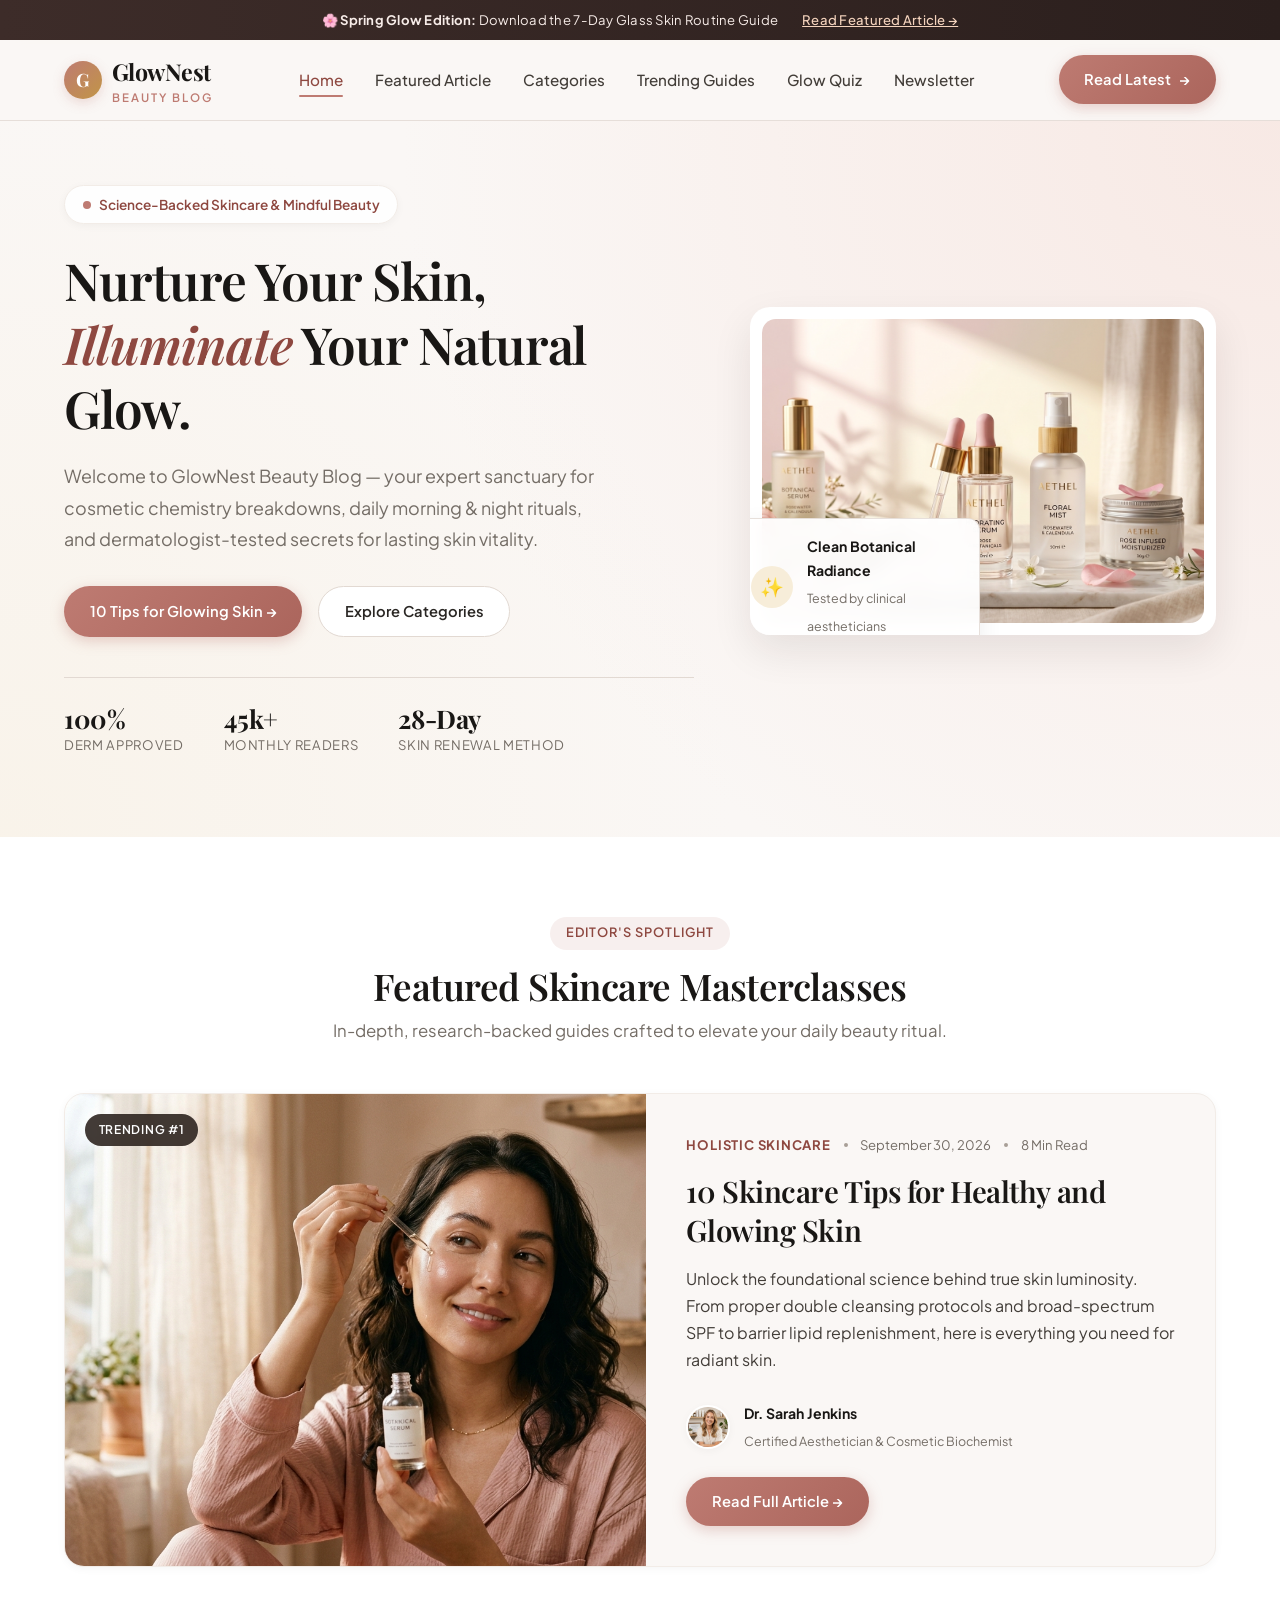
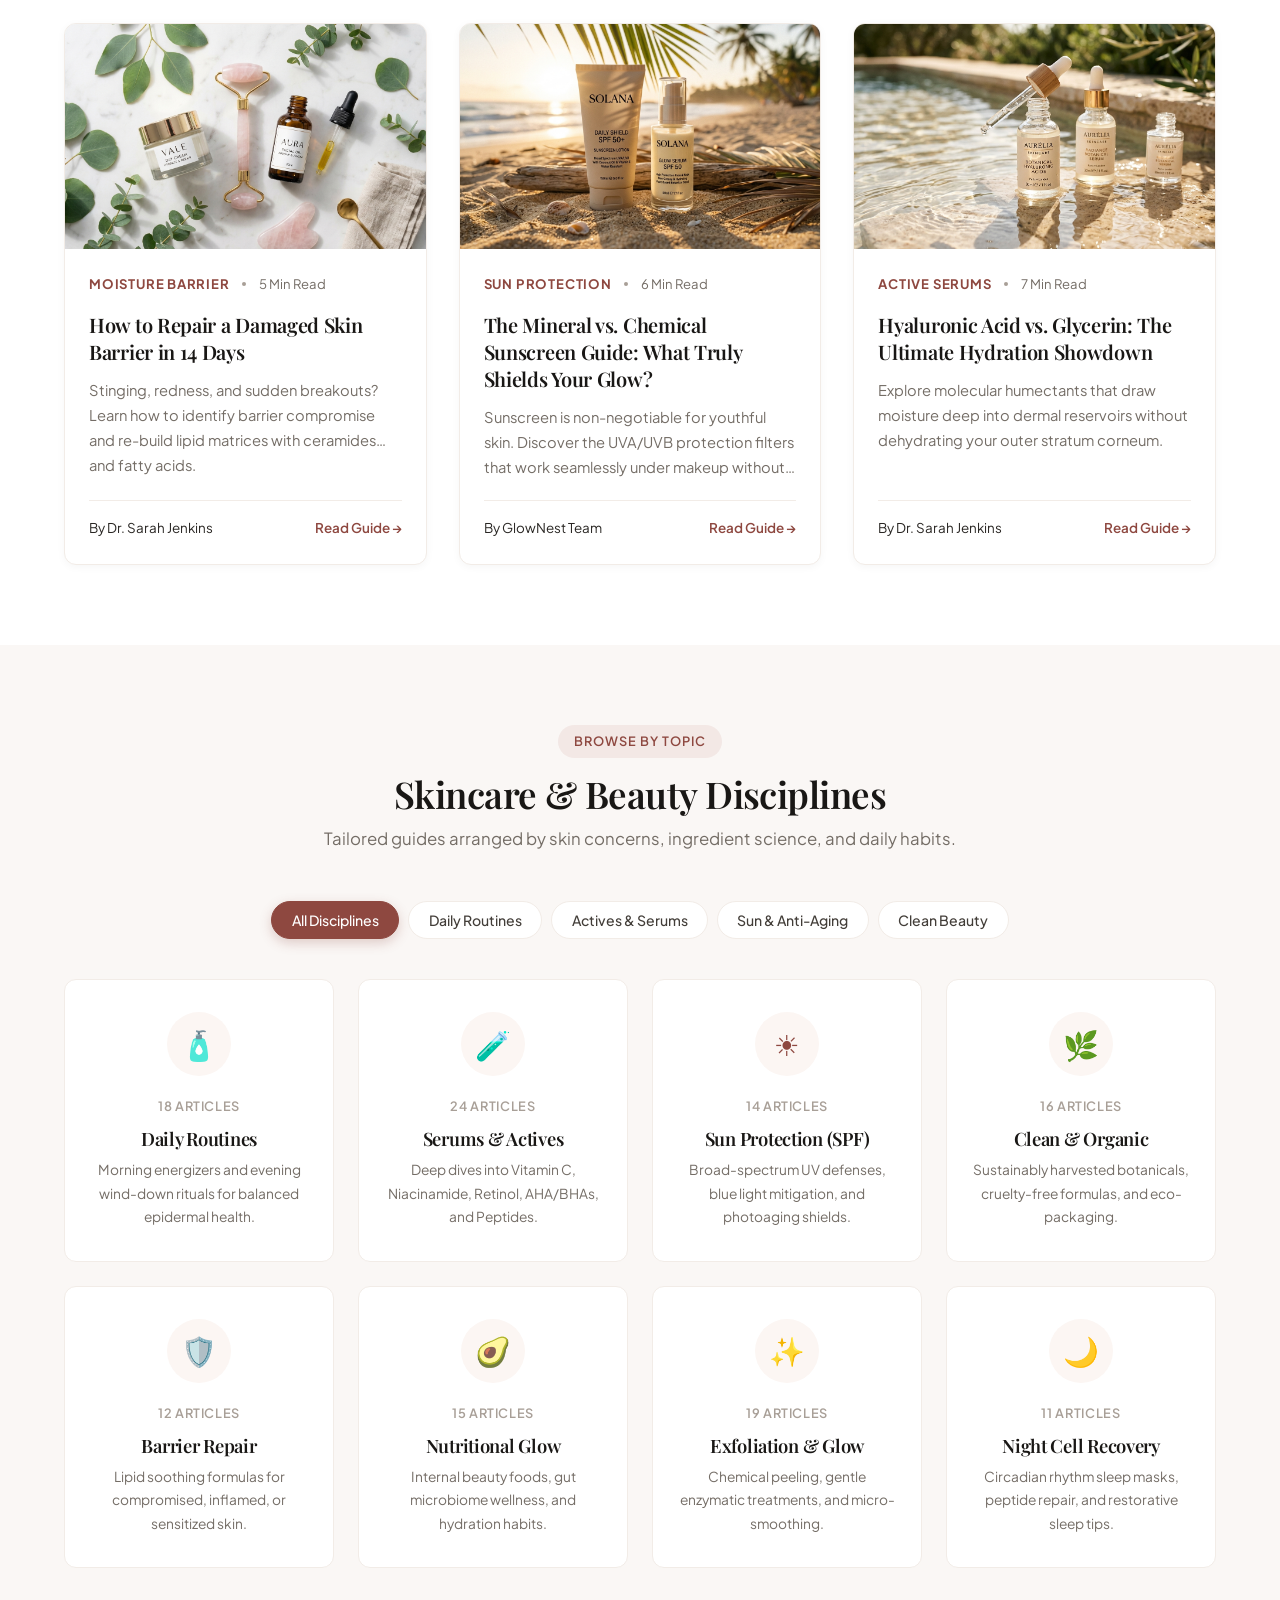
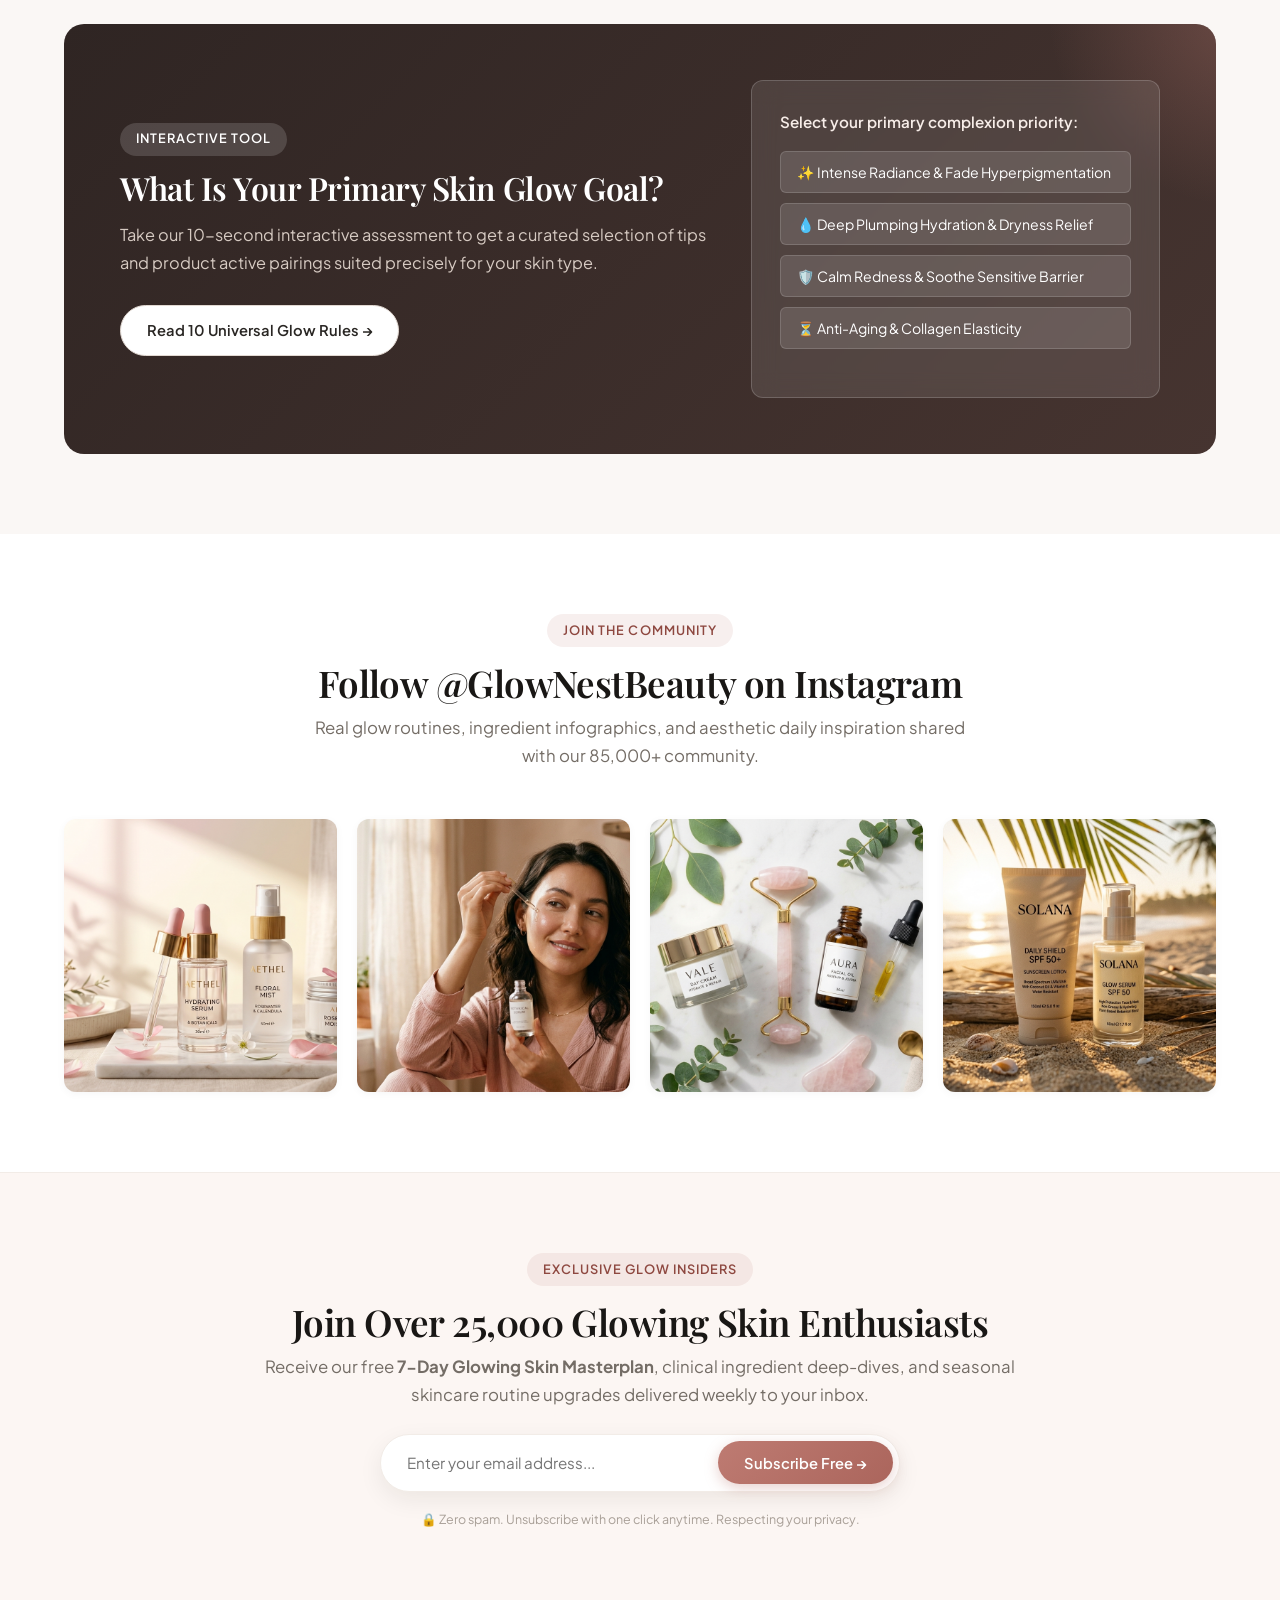
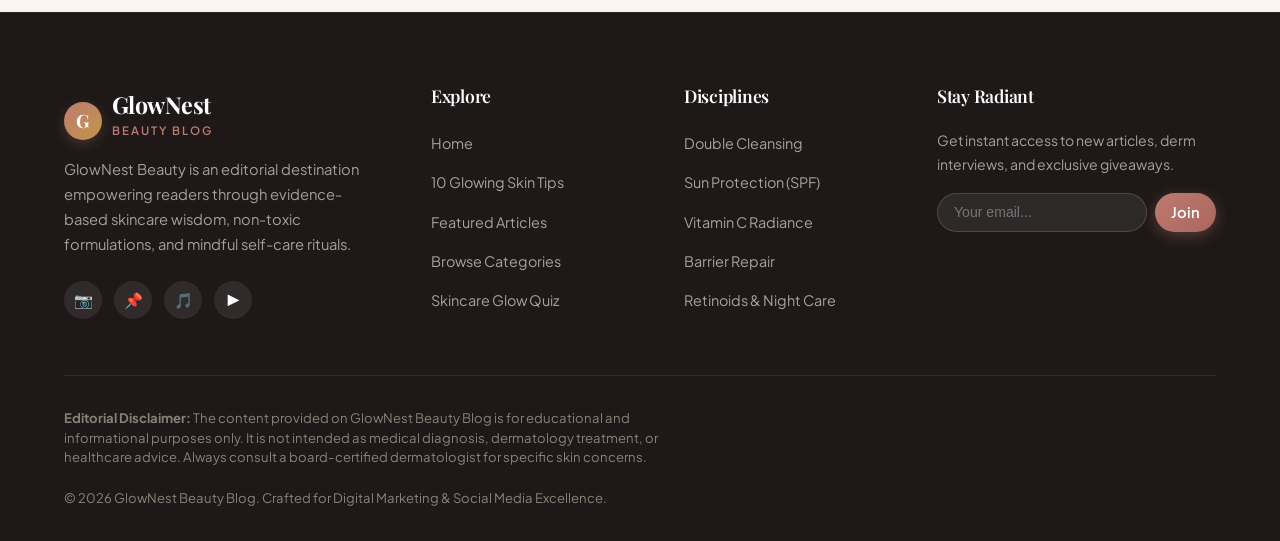
==== commit e2e4dda0: "Update title for SEO optimization" ====
--- a/index.html
+++ b/index.html
@@ -5,7 +5,7 @@
   <meta name="viewport" content="width=device-width, initial-scale=1.0">
   
   <!-- SEO Meta Tags -->
-  <title>GlowNest Beauty Blog | Skincare Routines, Glowing Skin Tips &amp; Clean Beauty</title>
+  <title>GlowNest Beauty Blog | Skincare & Beauty Tips</title>
   <meta name="description" content="Discover science-backed skincare routines, dermatologist-approved glowing skin tips, and clean beauty secrets at GlowNest Beauty Blog. Achieve radiant, healthy skin naturally.">
   <meta name="keywords" content="skincare tips, glowing skin, beauty blog, skincare routine, clean beauty, dermatologist advice, healthy skin, anti-aging, hydration">
   <meta name="author" content="GlowNest Beauty Editorial Team">
